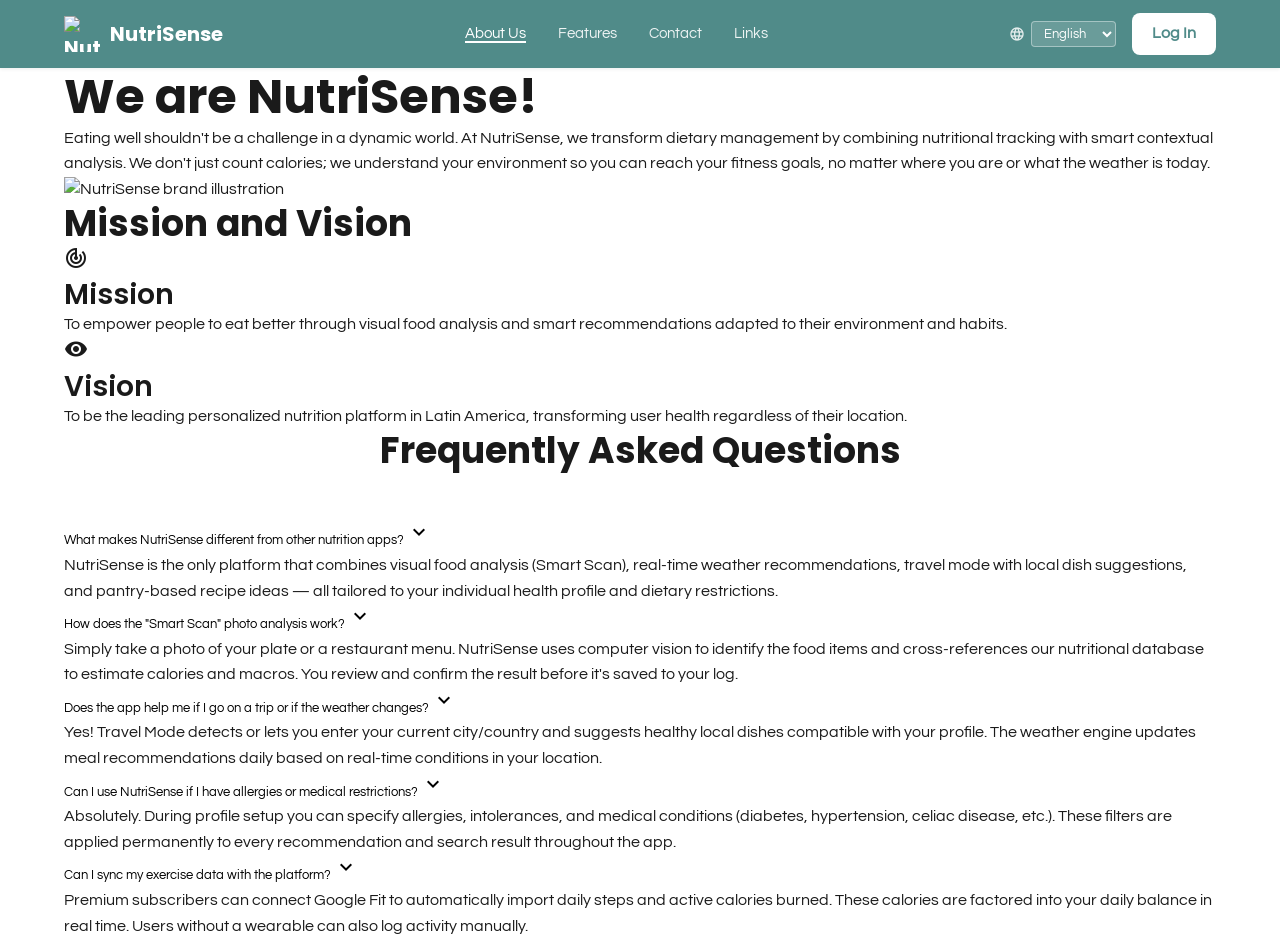
==== about-us.html @ 9e016612 "feat: add content in about us page" ====
<!DOCTYPE html>
<html lang="en-US" class="snap-page">
<head>
  <meta charset="UTF-8" />
  <meta name="viewport" content="width=device-width, initial-scale=1.0" />

  <!-- SEO Meta Tags -->
  <title>About Us: NutriSense</title>
  <meta name="description" content="Learn about the NutriSense startup, our mission to empower people through smart contextual nutrition, and the vision driving our team forward." />
  <meta name="keywords" content="NutriSense about us, nutrition startup, smart nutrition team, mission vision, healthy eating platform" />
  <meta name="author" content="NutriSense Team" />
  <meta name="robots" content="index, follow" />

  <link rel="canonical" href="https://upc-pre-202610-1asi0730-12053-nutrisens.github.io/nutrisense-website/about-us.html" />
  <link rel="stylesheet" href="css/styles.css" />
</head>
<body>
    <!-- ============================================================
       NAVIGATION
       ============================================================ -->
  <header role="banner">
    <nav class="navbar" role="navigation" aria-label="Main navigation">
      <div class="container">
        <a class="navbar__logo" href="index.html" aria-label="NutriSense Home">
          <img src="assets/images/logo.webp" alt="NutriSense logo" width="36" height="36" />
          <span>NutriSense</span>
        </a>

        <ul class="navbar__links" role="list">
          <li><a href="about-us.html" class="active" data-i18n="nav_about">About Us</a></li>
          <li><a href="features.html" data-i18n="nav_features">Features</a></li>
          <li><a href="contact.html" data-i18n="nav_contact">Contact</a></li>
          <li><a href="index.html#footer-social" data-i18n="nav_links">Links</a></li>
        </ul>

        <div class="navbar__controls">
          <div class="navbar__lang" aria-label="Language selector">
            <span class="material-icons" aria-hidden="true" style="font-size:16px">language</span>
            <select class="lang-select" aria-label="Select language" title="Select language">
              <option value="en">English</option>
              <option value="es">Español</option>
            </select>
          </div>
          <a href="#" class="navbar__login" data-i18n="nav_login">Log In</a>
        </div>

        <button class="navbar__hamburger" aria-label="Open navigation menu" aria-expanded="false" aria-controls="mobileMenu">
          <span></span><span></span><span></span>
        </button>
      </div>
    </nav>

    <div class="navbar__overlay" id="navOverlay" aria-hidden="true"></div>

    <div class="navbar__mobile" id="mobileMenu" role="dialog" aria-label="Mobile navigation menu">
      <div class="navbar__mobile-header">
        <span class="navbar__mobile-brand">
          <img src="assets/images/logo.webp" alt="NutriSense" width="28" height="28" />
          <span>NutriSense</span>
        </span>
        <button class="navbar__mobile-close" aria-label="Close navigation menu">
          <span class="material-icons">close</span>
        </button>
      </div>
      <a href="about-us.html" data-i18n="nav_about">About Us</a>
      <a href="features.html" data-i18n="nav_features">Features</a>
      <a href="contact.html" data-i18n="nav_contact">Contact</a>
      <a href="index.html#footer-social" data-i18n="nav_links">Links</a>
      <a href="#" class="navbar__login" data-i18n="nav_login">Log In</a>
      <div class="navbar__lang">
        <span class="material-icons" aria-hidden="true" style="font-size:16px">language</span>
        <select class="lang-select" aria-label="Select language" title="Select language">
          <option value="en">English</option>
          <option value="es">Español</option>
        </select>
      </div>
    </div>
  </header>

  <!-- ============================================================
       MAIN CONTENT
       ============================================================ -->
  <main id="main-content" class="page-content">

    <!-- Part 1: Hero — Full screen, image background, title only -->
    <section class="about-hero" aria-labelledby="about-heading">
      <div class="container">
        <h1 id="about-heading" data-i18n="about_hero_title">We are NutriSense!</h1>
      </div>
    </section>

    <!-- Part 2: Description — White background, text left, image right -->
    <section class="about-description" aria-label="About NutriSense">
      <div class="container">
        <div class="about-description__text">
          <p data-i18n="about_hero_desc">Eating well shouldn't be a challenge in a dynamic world. At NutriSense, we transform dietary management by combining nutritional tracking with smart contextual analysis. We don't just count calories; we understand your environment so you can reach your fitness goals, no matter where you are or what the weather is today.</p>
        </div>
        <img src="assets/images/about-illustration.webp"
             alt="NutriSense brand illustration"
             class="about-description__img"
             loading="lazy" />
      </div>
    </section>

    <!-- Part 3: Mission & Vision — White background -->
    <section class="about-mission" aria-labelledby="mission-heading">
      <div class="container">
        <h2 id="mission-heading" class="sr-only">Mission and Vision</h2>
        <div class="mission-grid" role="list">

          <article class="mission-card" role="listitem" aria-label="Mission">
            <div class="mission-card__icon" aria-hidden="true">
              <span class="material-icons">track_changes</span>
            </div>
            <h3 data-i18n="mission_title">Mission</h3>
            <p data-i18n="mission_desc">To empower people to eat better through visual food analysis and smart recommendations adapted to their environment and habits.</p>
          </article>

          <article class="mission-card" role="listitem" aria-label="Vision">
            <div class="mission-card__icon" aria-hidden="true">
              <span class="material-icons">visibility</span>
            </div>
            <h3 data-i18n="vision_title">Vision</h3>
            <p data-i18n="vision_desc">To be the leading personalized nutrition platform in Latin America, transforming user health regardless of their location.</p>
          </article>

        </div>
      </div>
    </section>

    <!-- FAQ -->
    <section class="faq" id="faq" aria-labelledby="faq-heading-about">
      <div class="container">
        <div class="faq__gradient-wrap">
          <h2 id="faq-heading-about" class="section-title faq__gradient-title" data-i18n="faq_title">Frequently Asked Questions</h2>
          <div class="faq__list" role="list">

          <div class="faq-item" role="listitem">
            <button class="faq-item__question" aria-expanded="false">
              <span data-i18n="faq1_q">What makes NutriSense different from other nutrition apps?</span>
              <span class="material-icons faq-item__chevron" aria-hidden="true">expand_more</span>
            </button>
            <div class="faq-item__answer" role="region">
              <p data-i18n="faq1_a">NutriSense is the only platform that combines visual food analysis (Smart Scan), real-time weather recommendations, travel mode with local dish suggestions, and pantry-based recipe ideas — all tailored to your individual health profile and dietary restrictions.</p>
            </div>
          </div>

          <div class="faq-item" role="listitem">
            <button class="faq-item__question" aria-expanded="false">
              <span data-i18n="faq2_q">How does the "Smart Scan" photo analysis work?</span>
              <span class="material-icons faq-item__chevron" aria-hidden="true">expand_more</span>
            </button>
            <div class="faq-item__answer" role="region">
              <p data-i18n="faq2_a">Simply take a photo of your plate or a restaurant menu. NutriSense uses computer vision to identify the food items and cross-references our nutritional database to estimate calories and macros. You review and confirm the result before it's saved to your log.</p>
            </div>
          </div>

          <div class="faq-item" role="listitem">
            <button class="faq-item__question" aria-expanded="false">
              <span data-i18n="faq3_q">Does the app help me if I go on a trip or if the weather changes?</span>
              <span class="material-icons faq-item__chevron" aria-hidden="true">expand_more</span>
            </button>
            <div class="faq-item__answer" role="region">
              <p data-i18n="faq3_a">Yes! Travel Mode detects or lets you enter your current city/country and suggests healthy local dishes compatible with your profile. The weather engine updates meal recommendations daily based on real-time conditions in your location.</p>
            </div>
          </div>

          <div class="faq-item" role="listitem">
            <button class="faq-item__question" aria-expanded="false">
              <span data-i18n="faq4_q">Can I use NutriSense if I have allergies or medical restrictions?</span>
              <span class="material-icons faq-item__chevron" aria-hidden="true">expand_more</span>
            </button>
            <div class="faq-item__answer" role="region">
              <p data-i18n="faq4_a">Absolutely. During profile setup you can specify allergies, intolerances, and medical conditions (diabetes, hypertension, celiac disease, etc.). These filters are applied permanently to every recommendation and search result throughout the app.</p>
            </div>
          </div>

          <div class="faq-item" role="listitem">
            <button class="faq-item__question" aria-expanded="false">
              <span data-i18n="faq5_q">Can I sync my exercise data with the platform?</span>
              <span class="material-icons faq-item__chevron" aria-hidden="true">expand_more</span>
            </button>
            <div class="faq-item__answer" role="region">
              <p data-i18n="faq5_a">Premium subscribers can connect Google Fit to automatically import daily steps and active calories burned. These calories are factored into your daily balance in real time. Users without a wearable can also log activity manually.</p>
            </div>
          </div>

        </div>
        </div>
      </div>
    </section>

  </main>
  
  <script src="js/main.js"></script>
</body>
</html>
---- css/styles.css ----
/* --- Google Fonts --- */
@import url('https://fonts.googleapis.com/css2?family=Poppins:wght@400;500;600;700;800&family=Questrial&display=swap');
@import url('https://fonts.googleapis.com/icon?family=Material+Icons');

/* --- CSS Variables --- */
:root {
  --color-primary:    #508B89;
  --color-primary-dk: #3a6a68;
  --color-bg-light:   #FFE9DE;
  --color-cta:        #F4C5AE;
  --color-cta-dk:     #e0a98e;
  --color-black:      #000000;
  --color-white:      #FFFFFF;
  --color-text:       #1a1a1a;
  --color-text-muted: #5c5c5c;
  --color-border:     #e0d6d0;

  --font-heading: 'Poppins', sans-serif;
  --font-body:    'Questrial', sans-serif;

  --h1: 48px;
  --h2: 36px;
  --h3: 28px;
  --h4: 24px;
  --body: 16px;
  --caption: 13px;

  --shadow-sm: 0 1px 4px rgba(0,0,0,.08);
  --shadow-md: 0 4px 16px rgba(0,0,0,.12);
  --shadow-lg: 0 8px 32px rgba(0,0,0,.18);
  --radius:    8px;
  --radius-lg: 16px;
  --radius-xl: 24px;
  --transition: .3s ease;
  --nav-height: 68px;
}

/* --- Reset & Base --- */
*, *::before, *::after { box-sizing: border-box; margin: 0; padding: 0; }

html {
  scroll-behavior: smooth;
  font-size: 16px;
}

html.snap-page {
  scroll-snap-type: y mandatory;
  scroll-padding-top: var(--nav-height);
}

body {
  font-family: var(--font-body);
  font-size: var(--body);
  color: var(--color-text);
  background: var(--color-white);
  line-height: 1.6;
  overflow-x: hidden;
}

img { max-width: 100%; height: auto; display: block; }

a { color: inherit; text-decoration: none; }

ul { list-style: none; }

button { cursor: pointer; border: none; background: none; font-family: inherit; }

/* --- Typography --- */
h1, h2, h3, h4, h5, h6 { font-family: var(--font-heading); line-height: 1.2; }

h1 { font-size: clamp(32px, 5vw, var(--h1)); font-weight: 700; }
h2 { font-size: clamp(26px, 4vw, var(--h2)); font-weight: 700; }
h3 { font-size: clamp(22px, 3vw, var(--h3)); font-weight: 600; }
h4 { font-size: clamp(18px, 2.5vw, var(--h4)); font-weight: 600; }

/* --- Utility classes --- */
.container {
  max-width: 1200px;
  margin: 0 auto;
  padding: 0 24px;
}

.section-title {
  text-align: center;
  margin-bottom: 48px;
  font-family: var(--font-heading);
  font-weight: 700;
}

.btn {
  display: inline-flex;
  align-items: center;
  justify-content: center;
  gap: 8px;
  padding: 14px 32px;
  border-radius: var(--radius);
  font-family: var(--font-heading);
  font-size: 15px;
  font-weight: 600;
  transition: background var(--transition), box-shadow var(--transition), transform var(--transition);
  white-space: nowrap;
}

.btn:hover { transform: translateY(-2px); }
.btn:active { transform: translateY(0); }

.btn-primary {
  background: var(--color-cta);
  color: var(--color-text);
  box-shadow: var(--shadow-sm);
}
.btn-primary:hover { background: var(--color-cta-dk); box-shadow: var(--shadow-md); }

.btn-primary-teal {
  background: var(--color-primary);
  color: var(--color-white);
  box-shadow: var(--shadow-sm);
}
.btn-primary-teal:hover { background: var(--color-primary-dk); box-shadow: var(--shadow-md); }

.btn-outline {
  background: transparent;
  color: var(--color-primary);
  border: 2px solid var(--color-primary);
}
.btn-outline:hover { background: var(--color-primary); color: var(--color-white); }

.btn-white {
  background: var(--color-white);
  color: var(--color-primary);
  box-shadow: var(--shadow-sm);
}
.btn-white:hover { box-shadow: var(--shadow-md); }


/* ============================================================
   NAVIGATION
   ============================================================ */
.navbar {
  position: fixed;
  top: 0;
  left: 0;
  right: 0;
  z-index: 1000;
  height: var(--nav-height);
  background: #508B89;
  box-shadow: var(--shadow-sm);
  display: flex;
  align-items: center;
}

.navbar .container {
  display: flex;
  align-items: center;
  justify-content: space-between;
  width: 100%;
}

.navbar__logo {
  display: flex;
  align-items: center;
  gap: 10px;
  font-family: var(--font-heading);
  font-size: 20px;
  font-weight: 700;
  color: var(--color-white);
}

.navbar__logo img {
  width: 36px;
  height: 36px;
  object-fit: contain;
}

.navbar__links {
  display: flex;
  align-items: center;
  gap: 32px;
}

.navbar__links a {
  font-family: var(--font-body);
  font-size: 15px;
  color: rgba(255,255,255,0.9);
  transition: color var(--transition);
  position: relative;
}

.navbar__links a::after {
  content: '';
  position: absolute;
  bottom: -2px;
  left: 0;
  width: 0;
  height: 2px;
  background: var(--color-white);
  transition: width var(--transition);
}

.navbar__links a:hover::after,
.navbar__links a.active::after { width: 100%; }
.navbar__links a:hover,
.navbar__links a.active { color: var(--color-white); }

.navbar__login {
  background: var(--color-white);
  color: var(--color-primary) !important;
  padding: 8px 20px;
  border-radius: var(--radius);
  font-weight: 600;
  transition: background var(--transition) !important;
}
.navbar__login:hover { background: rgba(255,255,255,0.88) !important; }
.navbar__login::after { display: none !important; }

.navbar__lang {
  display: flex;
  align-items: center;
  gap: 6px;
  font-size: var(--caption);
  font-family: var(--font-body);
  color: rgba(255,255,255,0.85);
}

.navbar__lang select {
  border: 1px solid rgba(255,255,255,0.4);
  border-radius: 4px;
  padding: 4px 8px;
  font-family: var(--font-body);
  font-size: var(--caption);
  background: rgba(255,255,255,0.15);
  color: var(--color-white);
  cursor: pointer;
}

.navbar__controls {
  display: flex;
  align-items: center;
  gap: 16px;
}

/* Hamburger */
.navbar__hamburger {
  display: none;
  flex-direction: column;
  gap: 5px;
  padding: 8px;
  border-radius: var(--radius);
  background: transparent;
}
.navbar__hamburger span {
  display: block;
  width: 24px;
  height: 2px;
  background: var(--color-white);
  transition: transform var(--transition), opacity var(--transition);
}
.navbar__hamburger[aria-expanded="true"] span:nth-child(1) { transform: translateY(7px) rotate(45deg); }
.navbar__hamburger[aria-expanded="true"] span:nth-child(2) { opacity: 0; }
.navbar__hamburger[aria-expanded="true"] span:nth-child(3) { transform: translateY(-7px) rotate(-45deg); }

/* Mobile nav drawer (right side) */
.navbar__mobile {
  display: flex;
  flex-direction: column;
  position: fixed;
  top: 0;
  right: 0;
  bottom: 0;
  width: 280px;
  background: var(--color-white);
  box-shadow: -4px 0 24px rgba(0,0,0,.18);
  z-index: 999;
  transform: translateX(100%);
  transition: transform .35s cubic-bezier(.4,0,.2,1);
  overflow-y: auto;
  visibility: hidden;
  pointer-events: none;
}
.navbar__mobile.is-open {
  transform: translateX(0);
  visibility: visible;
  pointer-events: auto;
}
.navbar__mobile-header {
  display: flex;
  align-items: center;
  justify-content: space-between;
  background: var(--color-primary);
  padding: 0 20px;
  min-height: var(--nav-height);
  flex-shrink: 0;
}
.navbar__mobile-brand {
  display: flex;
  align-items: center;
  gap: 8px;
  font-family: var(--font-heading);
  font-size: 16px;
  font-weight: 700;
  color: var(--color-white);
}
.navbar__mobile-brand img { width: 28px; height: 28px; object-fit: contain; }
.navbar__mobile-close {
  background: transparent;
  border: none;
  color: var(--color-white);
  cursor: pointer;
  display: flex;
  align-items: center;
  justify-content: center;
  padding: 8px;
  border-radius: 50%;
  transition: background var(--transition);
}
.navbar__mobile-close:hover { background: rgba(255,255,255,.15); }
.navbar__mobile-close .material-icons { font-size: 24px; }
.navbar__mobile a {
  font-family: var(--font-body);
  font-size: 16px;
  padding: 16px 24px;
  border-bottom: 1px solid var(--color-border);
  color: var(--color-text);
  transition: color var(--transition), background var(--transition);
  display: block;
}
.navbar__mobile a:hover { color: var(--color-primary); background: var(--color-bg-light); }
.navbar__mobile .navbar__lang {
  margin: 16px 24px;
  color: var(--color-text);
}
.navbar__mobile .navbar__lang select {
  background: transparent;
  border: 1px solid var(--color-border);
  color: var(--color-text);
}

/* Nav overlay backdrop */
.navbar__overlay {
  display: none;
  position: fixed;
  inset: 0;
  background: rgba(0,0,0,.45);
  z-index: 998;
}
.navbar__overlay.is-open { display: block; }

/* ============================================================
   PAGE OFFSET (sticky nav)
   ============================================================ */
.page-content { padding-top: var(--nav-height); }

/* Mobile — < 768px */
@media (max-width: 768px) {
  :root { --nav-height: 60px; }

  .about-hero { background-image: url('../assets/images/about-us-mobile.webp'); }

  .navbar__links,
  .navbar__controls > .navbar__lang,
  .navbar__controls > .navbar__login { display: none; }

  .navbar__hamburger { display: flex; }

  .hero__btn { width: 36px; height: 36px; font-size: 18px; }
  .hero__btn--prev { left: 10px; }
  .hero__btn--next { right: 10px; }

  .segments__cards { flex-direction: column; align-items: center; }

  .feat-section__content { grid-template-columns: 1fr; }
  .feat-section__img-wrap img { width: 400px; height: 400px; }

  .mission-grid { grid-template-columns: 1fr; }
  .mission-card h3 { margin-top: 0; }

  .contact-form-section .container { grid-template-columns: 1fr; }
  .contact-form-img { display: none; }

  .contact-hero__title-box { font-size: 18px; padding: 14px 20px; }
  .contact-hero__phone { font-size: 15px; }
  .contact-hero__phone .material-icons { font-size: 20px; }

  .footer__main { grid-template-columns: 1fr; gap: 32px; }
  .footer__bottom { flex-direction: column; text-align: center; }

  .terms-white-box { padding: 28px 20px; }

  .features-teal-grid { grid-template-columns: repeat(2, 1fr); }
  .features-grid__items { grid-template-columns: repeat(2, 1fr); }
  .page-features .features-grid__items { grid-template-columns: 1fr; }

  .features-teal-grid { grid-template-columns: repeat(2, 1fr); }
  .features-grid__items { grid-template-columns: repeat(2, 1fr); }
  .page-features .features-grid__items { grid-template-columns: 1fr; }
}


/* ============================================================
   HERO CAROUSEL
   ============================================================ */
.hero {
  position: relative;
  width: 100%;
  overflow: hidden;
  background: var(--color-bg-light);
}

.hero__track {
  display: flex;
  transition: transform .5s cubic-bezier(.4,0,.2,1);
  will-change: transform;
}

.hero__slide {
  min-width: 100%;
  position: relative;
  overflow: hidden;
  display: flex;
  align-items: center;
  justify-content: center;
}

/* CTA Slides */
.hero__slide--cta {
  min-height: calc(100vh - var(--nav-height));
  background: var(--color-bg-light);
}

.hero__slide-bg {
  position: absolute;
  inset: 0;
  background-size: cover;
  background-position: center;
  z-index: 0;
}

.hero__slide-bg::after {
  content: '';
  position: absolute;
  inset: 0;
  background: linear-gradient(135deg, rgba(80,139,137,.80) 0%, rgba(0,0,0,.30) 100%);
}

.hero__slide-content {
  position: relative;
  z-index: 1;
  max-width: 680px;
  text-align: center;
  padding: 60px 24px;
  color: var(--color-white);
}

.hero__slide-content .hero__tag {
  display: inline-block;
  background: rgba(244,197,174,.9);
  color: var(--color-text);
  font-size: var(--caption);
  font-family: var(--font-heading);
  font-weight: 600;
  padding: 6px 16px;
  border-radius: 999px;
  margin-bottom: 20px;
  letter-spacing: .5px;
  text-transform: uppercase;
}

.hero__slide-content h1 { color: var(--color-white); margin-bottom: 16px; }

.hero__slide-content p {
  font-size: 18px;
  margin-bottom: 36px;
  opacity: .92;
  line-height: 1.7;
}


/* Carousel Controls */
.hero__btn {
  position: absolute;
  top: 50%;
  transform: translateY(-50%);
  z-index: 10;
  background: rgba(80,139,137,.85);
  backdrop-filter: blur(4px);
  border: 2px solid rgba(255,255,255,.6);
  color: var(--color-white);
  width: 48px;
  height: 48px;
  border-radius: 50%;
  display: flex;
  align-items: center;
  justify-content: center;
  transition: background var(--transition);
  font-size: 24px;
}
.hero__btn:hover { background: #508B89; }
.hero__btn--prev { left: 20px; }
.hero__btn--next { right: 20px; }

.hero__dots {
  position: absolute;
  bottom: 24px;
  left: 50%;
  transform: translateX(-50%);
  display: flex;
  gap: 10px;
  z-index: 10;
}

.hero__dot {
  width: 10px;
  height: 10px;
  border-radius: 50%;
  background: rgba(255,255,255,.5);
  border: none;
  transition: background var(--transition), transform var(--transition);
}
.hero__dot.is-active {
  background: var(--color-white);
  transform: scale(1.3);
}

/* Video slides */
.hero__slide--video {
  min-height: calc(100vh - var(--nav-height));
  background: var(--color-white);
  flex-direction: column;
  gap: 24px;
  padding: 48px 24px;
}

.hero__slide--video h2 {
  color: var(--color-text);
  text-align: center;
}

.hero__slide--video p {
  color: var(--color-text-muted);
  text-align: center;
  margin-top: -16px;
  margin-bottom: 8px;
  font-size: var(--body);
}

.hero__video-wrapper {
  width: 100%;
  max-width: 860px;
  aspect-ratio: 16/9;
  border-radius: var(--radius-lg);
  overflow: hidden;
  box-shadow: var(--shadow-lg);
}

.hero__video-wrapper iframe {
  width: 100%;
  height: 100%;
  border: none;
}


/* Video slides */
.hero__slide--video {
  min-height: calc(100vh - var(--nav-height));
  background: var(--color-white);
  flex-direction: column;
  gap: 24px;
  padding: 48px 24px;
}

.hero__slide--video h2 {
  color: var(--color-text);
  text-align: center;
}

.hero__slide--video p {
  color: var(--color-text-muted);
  text-align: center;
  margin-top: -16px;
  margin-bottom: 8px;
  font-size: var(--body);
}

.hero__video-wrapper {
  width: 100%;
  max-width: 860px;
  aspect-ratio: 16/9;
  border-radius: var(--radius-lg);
  overflow: hidden;
  box-shadow: var(--shadow-lg);
}

.hero__video-wrapper iframe {
  width: 100%;
  height: 100%;
  border: none;
}


/* ============================================================
   FULL-SCREEN FEATURE SECTIONS (index.html — Smart Scan, Global Nutrition, Weather)
   ============================================================ */
.feat-section {
  min-height: 100vh;
  background: var(--color-white);
  display: flex;
  align-items: center;
}

.feat-section__content {
  max-width: 1800px;
  margin: 0 auto;
  padding: 80px 24px;
  display: grid;
  grid-template-columns: 1fr 800px;
  gap: 60px;
  align-items: center;
  width: 100%;
}

.feat-section--img-left.feat-section__content {
  grid-template-columns: 800px 1fr;
}

.feat-section--img-left .feat-section__img-wrap { order: -1; }

.feat-section__text h2 {
  color: var(--color-black);
  margin-bottom: 20px;
  font-size: clamp(28px, 4vw, 44px);
}

.feat-section__text p {
  color: var(--color-text);
  font-size: 17px;
  line-height: 1.8;
}

.feat-section__img-wrap img {
  width: 800px;
  height: 800px;
  max-width: 100%;
  object-fit: cover;
  display: block;
  border: none;
  border-radius: 0;
}


/* ============================================================
   SEGMENTS SECTION
   ============================================================ */
.segments {
  min-height: 100vh;
  padding: 100px 0;
  background: var(--color-bg-light);
  text-align: center;
  display: flex;
  align-items: center;
}

.segments .container { width: 100%; }

.segments h2 {
  color: var(--color-text);
  margin-bottom: 12px;
}

.segments__subtitle {
  color: var(--color-text-muted);
  margin-bottom: 56px;
  font-size: 17px;
}

.segments__cards {
  display: flex;
  gap: 32px;
  justify-content: center;
  flex-wrap: wrap;
  align-items: stretch;
}

.segment-card {
  background: linear-gradient(to bottom, #FFC0CB, #F4C5AE);
  border: none;
  border-radius: var(--radius-xl);
  padding: 56px 48px;
  max-width: 380px;
  width: 100%;
  text-align: center;
  transition: box-shadow var(--transition), transform var(--transition);
  display: flex;
  flex-direction: column;
  align-items: center;
  gap: 20px;
}
.segment-card:hover {
  box-shadow: var(--shadow-md);
  transform: translateY(-4px);
}

.segment-card__icon {
  width: 110px;
  height: 110px;
  background: #FFE9DE;
  border-radius: 50%;
  display: flex;
  align-items: center;
  justify-content: center;
  overflow: hidden;
  flex-shrink: 0;
}
.segment-card__icon img {
  width: 100%;
  height: 100%;
  object-fit: cover;
}

.segment-card h3 { color: var(--color-text); font-size: var(--h4); }
.segment-card p { color: var(--color-text-muted); font-size: 14px; line-height: 1.6; }
.segment-card .btn {
  background: #FFE9DE;
  color: var(--color-text);
  box-shadow: var(--shadow-sm);
}
.segment-card .btn:hover { background: #f0c8b5; box-shadow: var(--shadow-md); }


/* ============================================================
   FEATURES GRID (index.html — 3x3 teal container)
   ============================================================ */
.features-grid {
  padding: 100px 0;
  background: var(--color-white);
}

.features-grid h2 { margin-bottom: 40px; }

.features-teal-wrap {
  background: var(--color-primary);
  border-radius: var(--radius-xl);
  padding: 36px;
}

.features-teal-grid {
  display: grid;
  grid-template-columns: repeat(3, 1fr);
  gap: 20px;
}

.feat-card {
  background: var(--color-white);
  border-radius: var(--radius-lg);
  padding: 32px 16px;
  text-align: center;
  display: flex;
  flex-direction: column;
  align-items: center;
  gap: 14px;
  transition: transform var(--transition), box-shadow var(--transition);
}
.feat-card:hover { transform: translateY(-3px); box-shadow: var(--shadow-md); }

.feat-card .material-icons {
  font-size: 52px;
  color: var(--color-black);
}

.feat-card h3 {
  font-size: 15px;
  font-weight: 600;
  color: var(--color-black);
  font-family: var(--font-heading);
  line-height: 1.3;
}


/* ============================================================
   PLANS / PRICING
   ============================================================ */
.plans {
  padding: 100px 0;
  background: var(--color-bg-light);
}

.plans h2 { margin-bottom: 12px; }

.plans__subtitle {
  text-align: center;
  color: var(--color-text-muted);
  margin-bottom: 56px;
  font-size: 17px;
}

.plans__grid {
  display: grid;
  grid-template-columns: repeat(3, 1fr);
  gap: 28px;
  align-items: start;
}

.plan-card {
  background: var(--color-white);
  border-radius: var(--radius-xl);
  padding: 40px 32px;
  box-shadow: var(--shadow-md);
  transition: transform var(--transition), box-shadow var(--transition);
  position: relative;
  display: flex;
  flex-direction: column;
  gap: 0;
}
.plan-card:hover { transform: translateY(-4px); box-shadow: var(--shadow-lg); }

.plan-card--featured {
  border: 2px solid var(--color-primary);
}

.plan-card__badge {
  position: absolute;
  top: -14px;
  left: 50%;
  transform: translateX(-50%);
  background: var(--color-primary);
  color: var(--color-white);
  font-family: var(--font-heading);
  font-size: var(--caption);
  font-weight: 600;
  padding: 4px 16px;
  border-radius: 999px;
  text-transform: uppercase;
  letter-spacing: .5px;
  white-space: nowrap;
}

.plan-card__name {
  font-family: var(--font-heading);
  font-size: var(--h4);
  font-weight: 700;
  margin-bottom: 8px;
  color: var(--color-primary);
}

.plan-card__price {
  font-family: var(--font-heading);
  font-size: 40px;
  font-weight: 800;
  color: var(--color-text);
  margin-bottom: 4px;
  line-height: 1;
}
.plan-card__price span {
  font-size: 16px;
  font-weight: 400;
  color: var(--color-text-muted);
}

.plan-card__desc {
  font-size: 14px;
  color: var(--color-text-muted);
  margin-bottom: 28px;
  margin-top: 8px;
}

.plan-card__features {
  display: flex;
  flex-direction: column;
  gap: 12px;
  margin-bottom: 36px;
  flex: 1;
}

.plan-feature {
  display: flex;
  align-items: flex-start;
  gap: 10px;
  font-size: 14px;
  color: var(--color-text);
}

.plan-feature__icon {
  width: 20px;
  height: 20px;
  border-radius: 50%;
  display: flex;
  align-items: center;
  justify-content: center;
  font-size: 14px;
  flex-shrink: 0;
  margin-top: 1px;
}
.plan-feature__icon--yes {
  background: var(--color-primary);
  color: var(--color-white);
}
.plan-feature__icon--no {
  background: var(--color-border);
  color: var(--color-text-muted);
}

.plan-card .btn { width: 100%; }

.plan-card--recommended {
  background: #508B89;
  border-color: #508B89;
}
.plan-card--recommended .plan-card__name,
.plan-card--recommended .plan-card__price,
.plan-card--recommended .plan-card__desc,
.plan-card--recommended .plan-feature {
  color: var(--color-white);
}
.plan-card--recommended .plan-card__price span {
  color: rgba(255,255,255,0.75);
}
.plan-card--recommended .plan-card__badge {
  background: #F4C5AE;
  color: var(--color-text);
}
.plan-card--recommended .plan-feature__icon--yes {
  background: rgba(255,255,255,0.25);
  color: var(--color-white);
}

/* Features page — full grid (features.html) */
.features-grid__items {
  display: grid;
  grid-template-columns: repeat(auto-fill, minmax(200px, 1fr));
  gap: 24px;
}

.feature-item {
  background: var(--color-white);
  border: 1px solid var(--color-border);
  border-radius: var(--radius-lg);
  padding: 32px 24px;
  text-align: center;
  transition: border-color var(--transition), box-shadow var(--transition), transform var(--transition);
}
.feature-item:hover {
  border-color: var(--color-primary);
  box-shadow: var(--shadow-md);
  transform: translateY(-3px);
}

.feature-item__icon {
  background: transparent;
  display: flex;
  align-items: center;
  justify-content: center;
  margin: 0 auto 20px;
  color: var(--color-primary);
}
.feature-item__icon .material-icons { font-size: 52px; }

.feature-item h3 {
  font-size: var(--h4);
  margin-bottom: 10px;
  color: var(--color-text);
}

.feature-item p {
  font-size: 14px;
  color: var(--color-text-muted);
  line-height: 1.6;
}

.features-grid__cta {
  text-align: center;
  margin-top: 48px;
}


/* ============================================================
   PAGE HERO (shared for inner pages)
   ============================================================ */
.page-hero {
  background: var(--color-primary);
  padding: 60px 0;
  text-align: center;
  color: var(--color-white);
}
.page-hero h1 { color: var(--color-white); margin-bottom: 12px; }
.page-hero p { opacity: .85; font-size: 18px; max-width: 560px; margin: 0 auto; }


/* ============================================================
   FEATURES PAGE (features.html) overrides
   ============================================================ */
.page-features {
  background: var(--color-bg-light);
}
.page-features .page-hero {
  background: var(--color-bg-light);
  color: var(--color-text);
  padding: 32px 0 24px;
}
.page-features .page-hero h1,
.page-features .page-hero p { color: var(--color-text); }
.page-features .features-grid {
  background: var(--color-bg-light);
  padding-top: 40px;
}
.page-features .features-grid__items {
  grid-template-columns: repeat(3, 1fr);
}
.page-features .faq {
  background: #FFE9DE;
}

/* ============================================================
   TERMS PAGE
   ============================================================ */
.terms-page-outer {
  background: var(--color-bg-light);
  padding: 60px 0 80px;
  min-height: calc(100vh - var(--nav-height));
}

.terms-page-title {
  text-align: center;
  color: var(--color-text);
  margin-bottom: 12px;
  font-family: var(--font-heading);
  font-weight: 700;
}

.terms-page-date {
  text-align: center;
  color: var(--color-text-muted);
  font-size: 14px;
  margin-bottom: 40px;
}

.terms-white-box {
  background: var(--color-white);
  border-radius: var(--radius-xl);
  padding: 48px;
  max-width: 860px;
  margin: 0 auto;
  box-shadow: var(--shadow-md);
}

.terms-section {
  padding: 24px 0;
  margin-bottom: 0;
  border-bottom: 1px solid var(--color-border);
}

.terms-section:last-child {
  border-bottom: none;
  padding-bottom: 0;
}

.terms-section h2 {
  font-size: var(--h4);
  color: var(--color-primary);
  margin-bottom: 16px;
}

.terms-section p { margin-bottom: 14px; font-size: 15px; line-height: 1.8; color: var(--color-text-muted); }
.terms-section p:last-child { margin-bottom: 0; }

.terms-section ul {
  list-style: disc;
  padding-left: 24px;
  margin: 12px 0;
  display: flex;
  flex-direction: column;
  gap: 8px;
}

.terms-section ul li {
  font-size: 15px;
  color: var(--color-text-muted);
  line-height: 1.6;
}

.terms-section strong { color: var(--color-text); font-weight: 600; }

/* Terms language switcher */
.terms-lang-bar {
  background: var(--color-white);
  border-bottom: 1px solid var(--color-border);
  padding: 10px 0;
}
.terms-lang-bar .container {
  display: flex;
  align-items: center;
  justify-content: flex-end;
  gap: 10px;
}
.terms-lang-bar label {
  font-size: var(--caption);
  color: var(--color-text-muted);
  font-family: var(--font-heading);
  font-weight: 500;
}
.terms-lang-bar select {
  border: 1px solid var(--color-border);
  border-radius: 4px;
  padding: 4px 10px;
  font-family: var(--font-body);
  font-size: var(--caption);
  background: var(--color-white);
  color: var(--color-text);
  cursor: pointer;
}

.terms-en,
.terms-es { display: none; }
.lang-en .terms-en { display: block; }
.lang-es .terms-es  { display: block; }

.terms-section a { color: var(--color-primary); text-decoration: underline; }

/* Tablet — 1024px */
@media (max-width: 1024px) {
  .plans__grid { grid-template-columns: 1fr; max-width: 440px; margin: 0 auto; }
  .page-features .features-grid__items { grid-template-columns: repeat(2, 1fr); }
}
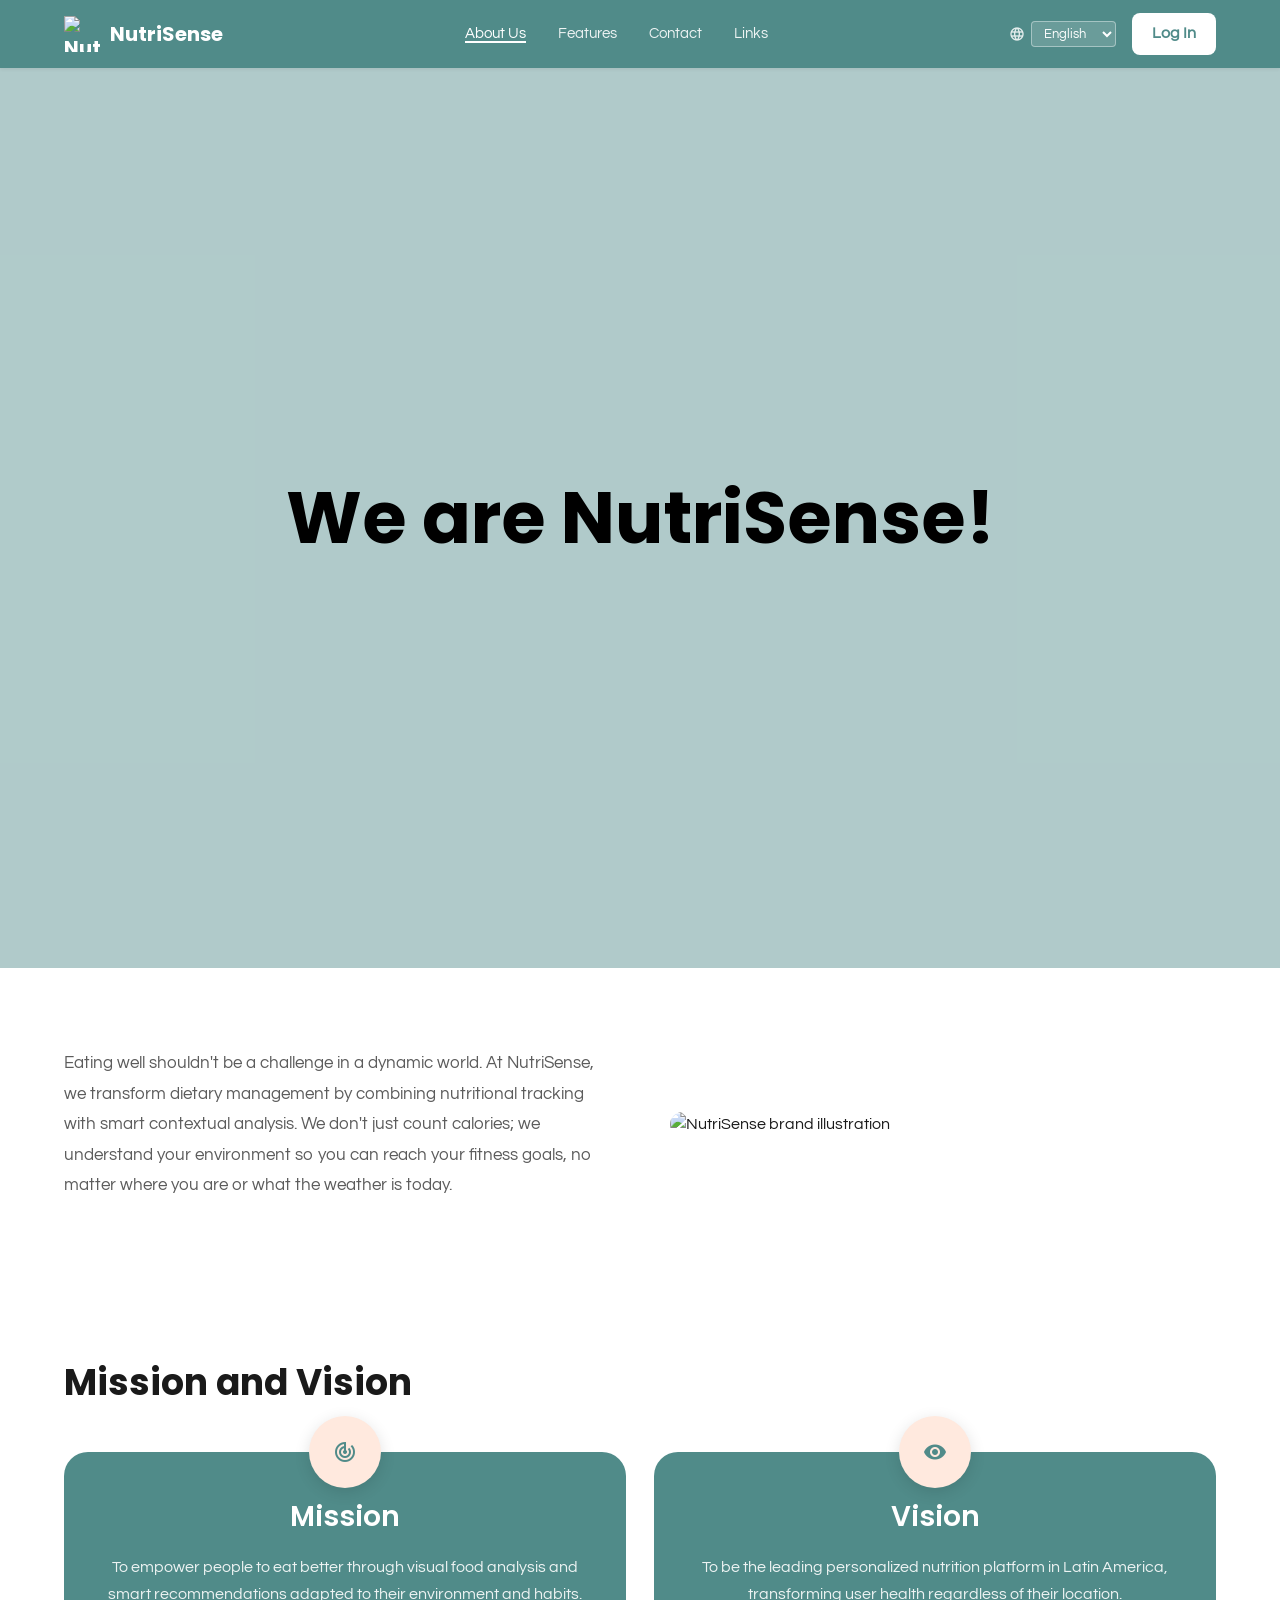
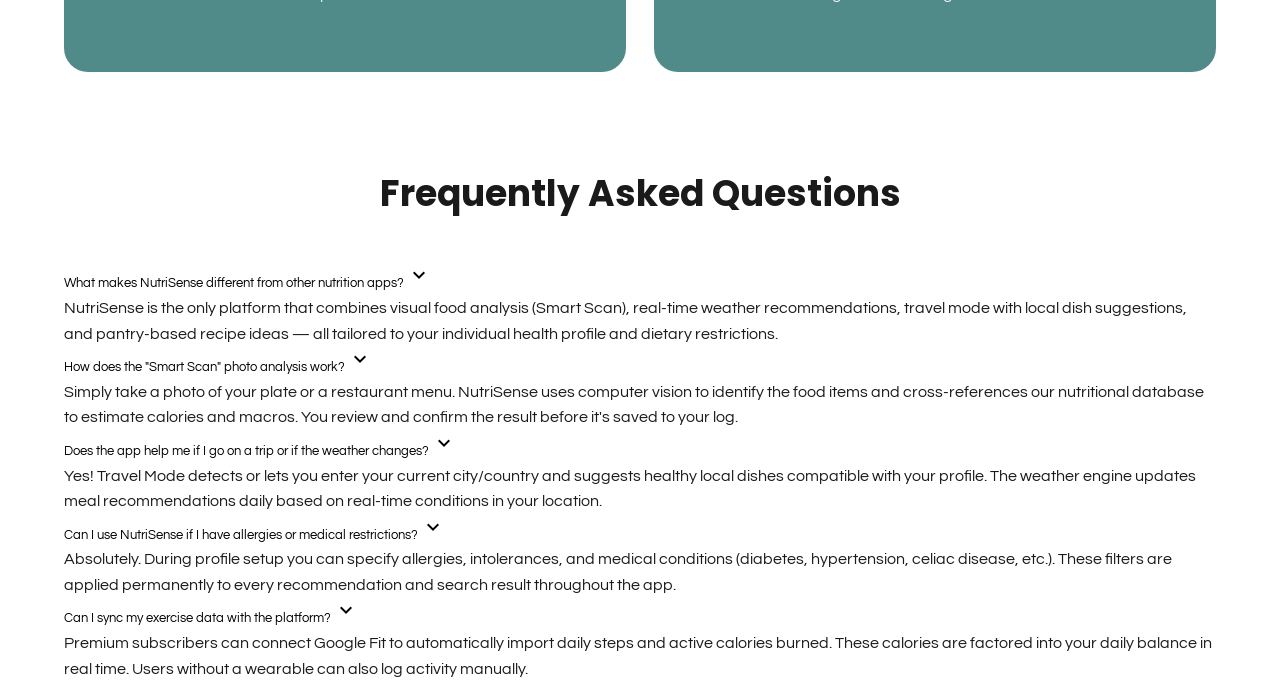
==== commit 59b46f60: "feat: add content in about us page" ====
--- a/about-us.html
+++ b/about-us.html
@@ -76,7 +76,6 @@
       </div>
     </div>
   </header>
-
   <!-- ============================================================
        MAIN CONTENT
        ============================================================ -->
@@ -191,7 +190,6 @@
     </section>
 
   </main>
-  
   <script src="js/main.js"></script>
 </body>
 </html>
--- a/css/styles.css
+++ b/css/styles.css
@@ -1009,114 +1009,132 @@
 }
 
 /* ============================================================
-   TERMS PAGE
+   ABOUT US PAGE
    ============================================================ */
-.terms-page-outer {
-  background: var(--color-bg-light);
-  padding: 60px 0 80px;
-  min-height: calc(100vh - var(--nav-height));
-}
-
-.terms-page-title {
-  text-align: center;
-  color: var(--color-text);
-  margin-bottom: 12px;
-  font-family: var(--font-heading);
-  font-weight: 700;
-}
-
-.terms-page-date {
-  text-align: center;
+.about-hero {
+  min-height: 100vh;
+  background-image: url('../assets/images/about-hero.webp');
+  background-size: cover;
+  background-position: center;
+  background-color: var(--color-primary);
+  position: relative;
+  display: flex;
+  align-items: center;
+  justify-content: center;
+}
+
+.about-hero::before {
+  content: '';
+  position: absolute;
+  inset: 0;
+  background: rgba(255,255,255,0.55);
+}
+
+.about-hero .container {
+  position: relative;
+  z-index: 1;
+  text-align: center;
+}
+
+.about-hero h1 {
+  color: var(--color-black);
+  font-size: clamp(40px, 6vw, 72px);
+}
+
+/* About description (Part 2 — white bg, text left, image right) */
+.about-description {
+  background: var(--color-white);
+  padding: 80px 0;
+}
+
+.about-description .container {
+  display: grid;
+  grid-template-columns: 1fr 1fr;
+  gap: 60px;
+  align-items: center;
+}
+
+.about-description__text h2 {
+  color: var(--color-text);
+  margin-bottom: 20px;
+}
+
+.about-description__text p {
+  font-size: 17px;
+  line-height: 1.8;
   color: var(--color-text-muted);
-  font-size: 14px;
-  margin-bottom: 40px;
-}
-
-.terms-white-box {
-  background: var(--color-white);
+}
+
+.about-description__img {
+  width: 100%;
+  max-height: 480px;
+  object-fit: cover;
   border-radius: var(--radius-xl);
-  padding: 48px;
-  max-width: 860px;
-  margin: 0 auto;
+  display: block;
+}
+
+/* Mission & Vision (Part 3 — white bg) */
+.about-mission {
+  padding: 80px 0 100px;
+  background: var(--color-white);
+  overflow: visible;
+}
+
+.mission-grid {
+  display: grid;
+  grid-template-columns: 1fr 1fr;
+  gap: 28px;
+  margin-top: 48px;
+}
+
+.mission-card {
+  position: relative;
+  background: var(--color-primary);
+  color: var(--color-white);
+  border-radius: var(--radius-xl);
+  padding: 48px 32px 32px;
+  display: flex;
+  flex-direction: column;
+  align-items: center;
+  text-align: center;
+  min-height: 220px;
+}
+
+.mission-card__icon {
+  position: absolute;
+  top: -36px;
+  left: 50%;
+  transform: translateX(-50%);
+  width: 72px;
+  height: 72px;
+  background: #FFE9DE;
+  border-radius: 50%;
+  display: flex;
+  align-items: center;
+  justify-content: center;
+  font-size: 32px;
+  color: var(--color-primary);
   box-shadow: var(--shadow-md);
-}
-
-.terms-section {
-  padding: 24px 0;
-  margin-bottom: 0;
-  border-bottom: 1px solid var(--color-border);
-}
-
-.terms-section:last-child {
-  border-bottom: none;
-  padding-bottom: 0;
-}
-
-.terms-section h2 {
-  font-size: var(--h4);
-  color: var(--color-primary);
-  margin-bottom: 16px;
-}
-
-.terms-section p { margin-bottom: 14px; font-size: 15px; line-height: 1.8; color: var(--color-text-muted); }
-.terms-section p:last-child { margin-bottom: 0; }
-
-.terms-section ul {
-  list-style: disc;
-  padding-left: 24px;
-  margin: 12px 0;
-  display: flex;
-  flex-direction: column;
-  gap: 8px;
-}
-
-.terms-section ul li {
-  font-size: 15px;
-  color: var(--color-text-muted);
-  line-height: 1.6;
-}
-
-.terms-section strong { color: var(--color-text); font-weight: 600; }
-
-/* Terms language switcher */
-.terms-lang-bar {
-  background: var(--color-white);
-  border-bottom: 1px solid var(--color-border);
-  padding: 10px 0;
-}
-.terms-lang-bar .container {
-  display: flex;
-  align-items: center;
-  justify-content: flex-end;
-  gap: 10px;
-}
-.terms-lang-bar label {
-  font-size: var(--caption);
-  color: var(--color-text-muted);
-  font-family: var(--font-heading);
-  font-weight: 500;
-}
-.terms-lang-bar select {
-  border: 1px solid var(--color-border);
-  border-radius: 4px;
-  padding: 4px 10px;
-  font-family: var(--font-body);
-  font-size: var(--caption);
-  background: var(--color-white);
-  color: var(--color-text);
-  cursor: pointer;
-}
-
-.terms-en,
-.terms-es { display: none; }
-.lang-en .terms-en { display: block; }
-.lang-es .terms-es  { display: block; }
-
-.terms-section a { color: var(--color-primary); text-decoration: underline; }
+  flex-shrink: 0;
+}
+
+.mission-card h3 {
+  color: var(--color-white);
+  font-size: var(--h3);
+  margin-bottom: 20px;
+  margin-top: 0;
+}
+
+.mission-card p {
+  opacity: .9;
+  line-height: 1.7;
+  margin-top: 0;
+}
 
 /* Tablet — 1024px */
 @media (max-width: 1024px) {
   .plans__grid { grid-template-columns: 1fr; max-width: 440px; margin: 0 auto; }
   .page-features .features-grid__items { grid-template-columns: repeat(2, 1fr); }
-}
-
+  .about-description .container { grid-template-columns: 1fr; }
+}
+
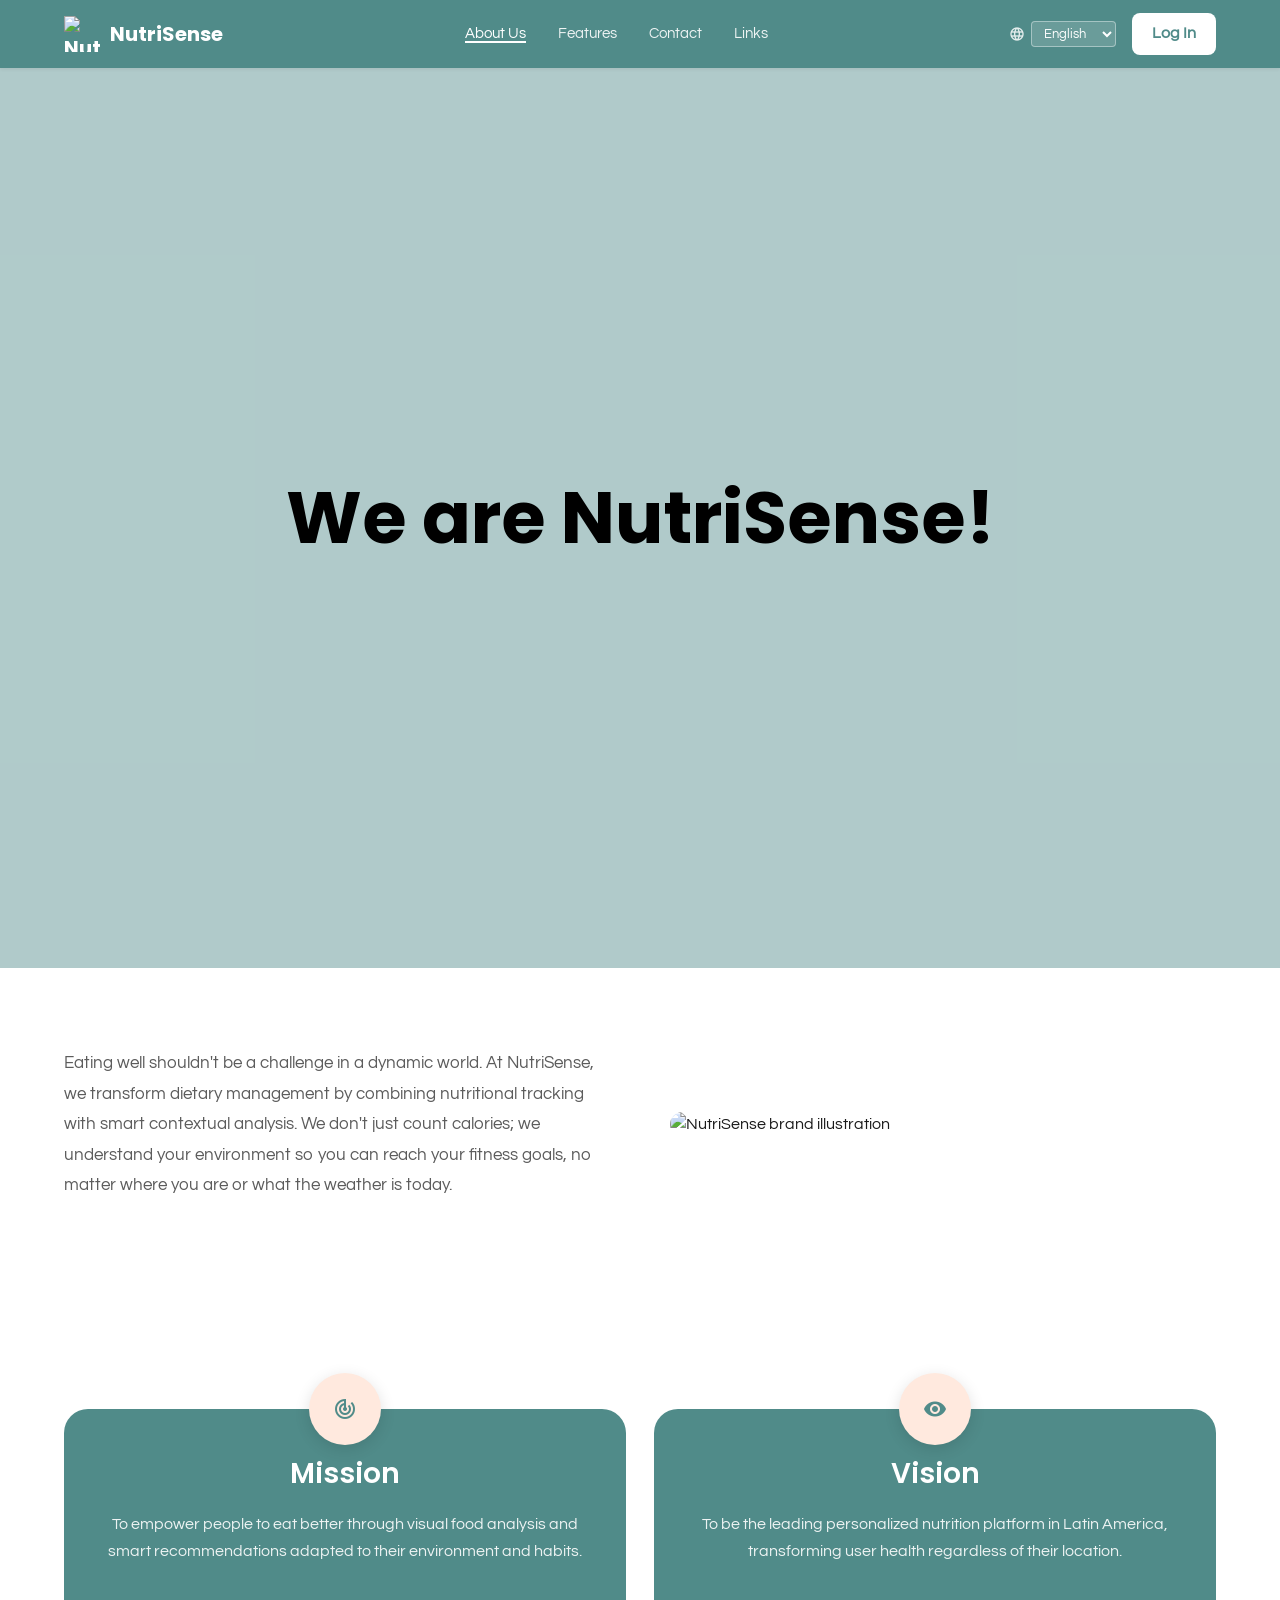
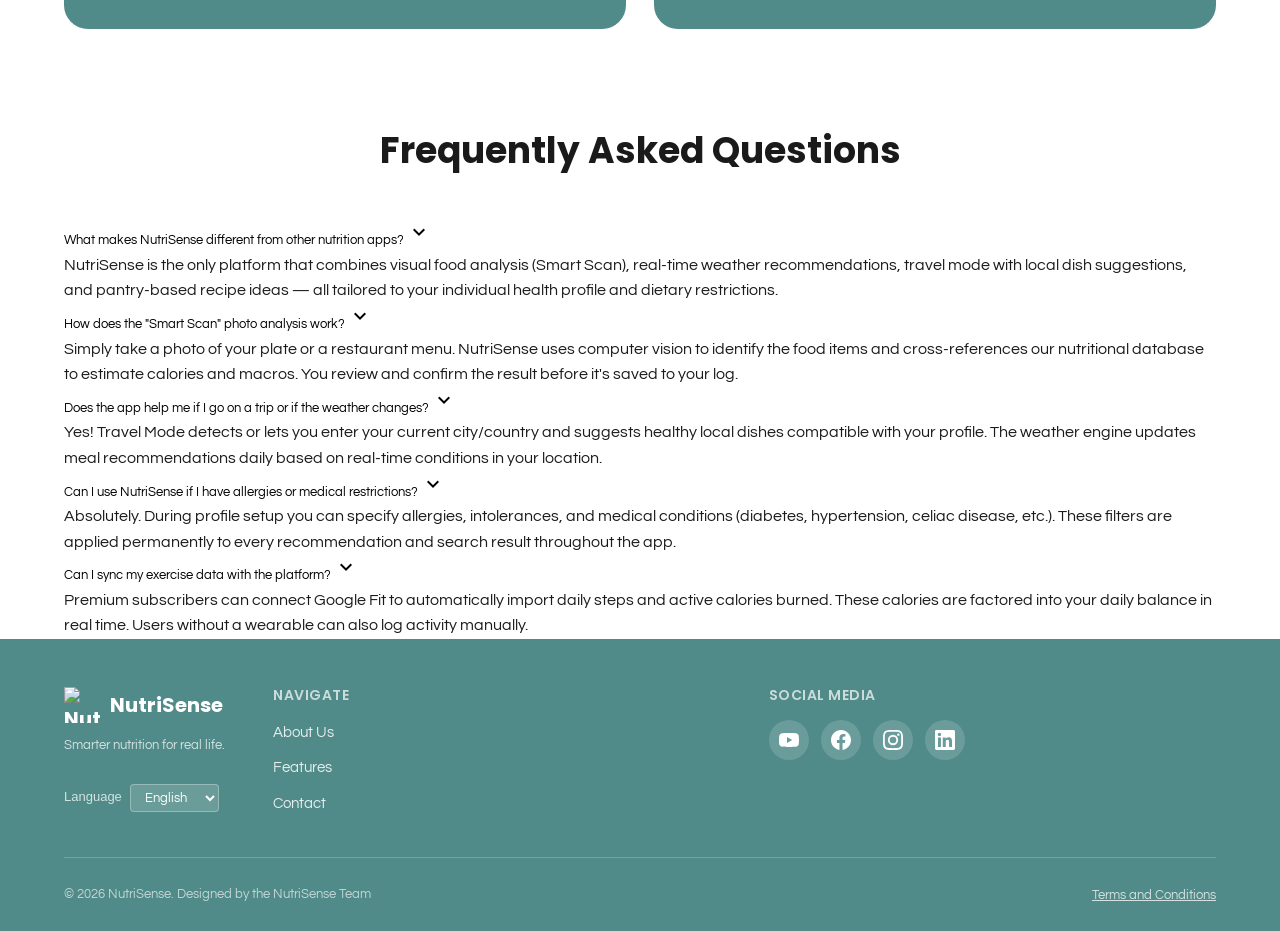
==== commit 17634d8a: "feat: add footer and i18n.js script to about-us, contact and terms pages - Add full footer with bran" ====
--- a/about-us.html
+++ b/about-us.html
@@ -190,6 +190,64 @@
     </section>
 
   </main>
+
+  <!-- FOOTER -->
+  <footer class="footer" role="contentinfo">
+    <div class="container">
+      <div class="footer__main">
+        <div class="footer__brand">
+          <a class="footer__logo" href="index.html" aria-label="NutriSense Home">
+            <img src="assets/images/logo.webp" alt="NutriSense logo" width="36" height="36" />
+            <span>NutriSense</span>
+          </a>
+          <p class="footer__tagline" data-i18n="footer_tagline">Smarter nutrition for real life.</p>
+          <div class="footer__lang">
+            <label for="footer-lang-about" data-i18n="footer_lang">Language</label>
+            <select id="footer-lang-about" class="lang-select" aria-label="Select language">
+              <option value="en">English</option>
+              <option value="es">Español</option>
+            </select>
+          </div>
+        </div>
+
+        <nav class="footer__nav" aria-label="Footer navigation">
+          <h4 data-i18n="footer_nav_head">Navigate</h4>
+          <ul role="list">
+            <li><a href="about-us.html" data-i18n="nav_about">About Us</a></li>
+            <li><a href="features.html" data-i18n="nav_features">Features</a></li>
+            <li><a href="contact.html" data-i18n="nav_contact">Contact</a></li>
+          </ul>
+        </nav>
+
+        <div class="footer__nav">
+          <h4 data-i18n="footer_social" id="footer-social">Social Media</h4>
+          <div class="footer__social" role="list" aria-label="Social media links">
+            <a href="https://www.youtube.com/@nutrisense" class="social-link" role="listitem" aria-label="NutriSense on YouTube" target="_blank" rel="noopener noreferrer">
+              <svg viewBox="0 0 24 24" aria-hidden="true" focusable="false"><path d="M23.5 6.2a3 3 0 0 0-2.1-2.1C19.5 3.6 12 3.6 12 3.6s-7.5 0-9.4.5A3 3 0 0 0 .5 6.2C0 8.1 0 12 0 12s0 3.9.5 5.8a3 3 0 0 0 2.1 2.1c1.9.5 9.4.5 9.4.5s7.5 0 9.4-.5a3 3 0 0 0 2.1-2.1c.5-1.9.5-5.8.5-5.8s0-3.9-.5-5.8zm-13.9 9.4V8.4l6.3 3.6-6.3 3.6z"/></svg>
+            </a>
+            <a href="https://www.facebook.com/nutrisense" class="social-link" role="listitem" aria-label="NutriSense on Facebook" target="_blank" rel="noopener noreferrer">
+              <svg viewBox="0 0 24 24" aria-hidden="true" focusable="false"><path d="M24 12.07C24 5.41 18.63 0 12 0S0 5.4 0 12.07C0 18.1 4.39 23.1 10.13 24v-8.44H7.08v-3.49h3.04V9.41c0-3.02 1.8-4.7 4.54-4.7 1.31 0 2.68.24 2.68.24v2.97h-1.5c-1.5 0-1.96.93-1.96 1.89v2.26h3.32l-.53 3.49h-2.8V24C19.62 23.1 24 18.1 24 12.07z"/></svg>
+            </a>
+            <a href="https://www.instagram.com/nutrisense" class="social-link" role="listitem" aria-label="NutriSense on Instagram" target="_blank" rel="noopener noreferrer">
+              <svg viewBox="0 0 24 24" aria-hidden="true" focusable="false"><path d="M12 2.16c3.2 0 3.58.01 4.84.07 3.25.15 4.77 1.69 4.92 4.92.06 1.27.07 1.64.07 4.83s-.01 3.58-.07 4.84c-.15 3.23-1.66 4.78-4.92 4.92-1.26.06-1.63.07-4.84.07-3.2 0-3.58-.01-4.84-.07-3.26-.14-4.78-1.7-4.92-4.92C2.17 15.58 2.16 15.2 2.16 12c0-3.2.01-3.58.07-4.84C2.38 3.86 3.9 2.3 7.16 2.23 8.42 2.17 8.8 2.16 12 2.16zM12 0C8.74 0 8.33.01 7.05.07 2.7.27.27 2.7.07 7.05.01 8.33 0 8.74 0 12c0 3.26.01 3.67.07 4.95.2 4.36 2.62 6.78 6.98 6.98C8.33 23.99 8.74 24 12 24c3.26 0 3.67-.01 4.95-.07 4.35-.2 6.78-2.62 6.98-6.98.06-1.28.07-1.69.07-4.95 0-3.26-.01-3.67-.07-4.95C23.73 2.71 21.31.27 16.95.07 15.67.01 15.26 0 12 0zm0 5.84a6.16 6.16 0 1 0 0 12.32 6.16 6.16 0 0 0 0-12.32zM12 16a4 4 0 1 1 0-8 4 4 0 0 1 0 8zm6.4-11.85a1.44 1.44 0 1 0 0 2.88 1.44 1.44 0 0 0 0-2.88z"/></svg>
+            </a>
+            <a href="https://www.linkedin.com/company/nutrisense" class="social-link" role="listitem" aria-label="NutriSense on LinkedIn" target="_blank" rel="noopener noreferrer">
+              <svg viewBox="0 0 24 24" aria-hidden="true" focusable="false"><path d="M20.45 20.45h-3.56v-5.57c0-1.33-.03-3.04-1.85-3.04-1.85 0-2.13 1.45-2.13 2.94v5.67H9.35V9h3.41v1.56h.05c.48-.9 1.64-1.85 3.37-1.85 3.6 0 4.27 2.37 4.27 5.45v6.29zM5.34 7.43a2.07 2.07 0 1 1 0-4.14 2.07 2.07 0 0 1 0 4.14zm1.78 13.02H3.55V9h3.57v11.45zM22.23 0H1.77C.79 0 0 .77 0 1.72v20.56C0 23.23.8 24 1.77 24h20.46c.98 0 1.77-.77 1.77-1.72V1.72C24 .77 23.2 0 22.23 0z"/></svg>
+            </a>
+          </div>
+        </div>
+      </div>
+
+      <div class="footer__bottom">
+        <p class="footer__copy" data-i18n="footer_copy">© 2026 NutriSense. Designed by the NutriSense Team</p>
+        <div class="footer__terms">
+          <a href="terms.html" data-i18n="footer_terms">Terms and Conditions</a>
+        </div>
+      </div>
+    </div>
+  </footer>
+
+  <script src="js/i18n.js"></script>
   <script src="js/main.js"></script>
 </body>
 </html>
--- a/css/styles.css
+++ b/css/styles.css
@@ -1007,7 +1007,6 @@
 .page-features .faq {
   background: #FFE9DE;
 }
-
 /* ============================================================
    ABOUT US PAGE
    ============================================================ */
@@ -1130,11 +1129,538 @@
   line-height: 1.7;
   margin-top: 0;
 }
+/* ============================================================
+   CONTACT PAGE
+   ============================================================ */
+.contact-hero {
+  position: relative;
+  padding: 80px 0 60px;
+  background-color: var(--color-primary);
+  background-size: cover;
+  background-position: center;
+  overflow: hidden;
+}
+
+.contact-hero__bg {
+  position: absolute;
+  inset: 0;
+  width: 100%;
+  height: 100%;
+  object-fit: cover;
+  opacity: .55;
+}
+
+/* ============================================================
+   TERMS PAGE
+   ============================================================ */
+.terms-page-outer {
+  background: var(--color-bg-light);
+  padding: 60px 0 80px;
+  min-height: calc(100vh - var(--nav-height));
+}
+
+.terms-page-title {
+  text-align: center;
+  color: var(--color-text);
+  margin-bottom: 12px;
+  font-family: var(--font-heading);
+  font-weight: 700;
+}
+
+.terms-page-date {
+  text-align: center;
+  color: var(--color-text-muted);
+  font-size: 14px;
+  margin-bottom: 40px;
+}
+
+.terms-white-box {
+  background: var(--color-white);
+  border-radius: var(--radius-xl);
+  padding: 48px;
+  max-width: 860px;
+  margin: 0 auto;
+  box-shadow: var(--shadow-md);
+}
+
+.terms-section {
+  padding: 24px 0;
+  margin-bottom: 0;
+  border-bottom: 1px solid var(--color-border);
+}
+
+.terms-section:last-child {
+  border-bottom: none;
+  padding-bottom: 0;
+}
+
+.terms-section h2 {
+  font-size: var(--h4);
+  color: var(--color-primary);
+  margin-bottom: 16px;
+}
+
+.terms-section p { margin-bottom: 14px; font-size: 15px; line-height: 1.8; color: var(--color-text-muted); }
+.terms-section p:last-child { margin-bottom: 0; }
+
+.terms-section ul {
+  list-style: disc;
+  padding-left: 24px;
+  margin: 12px 0;
+  display: flex;
+  flex-direction: column;
+  gap: 8px;
+}
+
+.terms-section ul li {
+  font-size: 15px;
+  color: var(--color-text-muted);
+  line-height: 1.6;
+}
+
+.terms-section strong { color: var(--color-text); font-weight: 600; }
+
+/* Terms language switcher */
+.terms-lang-bar {
+  background: var(--color-white);
+  border-bottom: 1px solid var(--color-border);
+  padding: 10px 0;
+}
+.terms-lang-bar .container {
+  display: flex;
+  align-items: center;
+  justify-content: flex-end;
+  gap: 10px;
+}
+.terms-lang-bar label {
+  font-size: var(--caption);
+  color: var(--color-text-muted);
+  font-family: var(--font-heading);
+  font-weight: 500;
+}
+.terms-lang-bar select {
+  border: 1px solid var(--color-border);
+  border-radius: 4px;
+  padding: 4px 10px;
+  font-family: var(--font-body);
+  font-size: var(--caption);
+  background: var(--color-white);
+  color: var(--color-text);
+  cursor: pointer;
+}
+
+.terms-en,
+.terms-es { display: none; }
+.lang-en .terms-en { display: block; }
+.lang-es .terms-es  { display: block; }
+
+.terms-section a { color: var(--color-primary); text-decoration: underline; }
+
+.contact-hero .container {
+  position: relative;
+  z-index: 1;
+  display: flex;
+  align-items: center;
+  justify-content: space-between;
+  gap: 40px;
+  flex-wrap: wrap;
+}
+
+.contact-hero__title-box {
+  background: #FFC0CB;
+  border-radius: var(--radius-lg);
+  padding: 28px 40px;
+  font-family: var(--font-heading);
+  font-size: var(--h2);
+  font-weight: 700;
+  color: var(--color-text);
+}
+
+.contact-hero__phone {
+  display: flex;
+  align-items: center;
+  gap: 12px;
+  color: var(--color-black);
+  font-family: var(--font-heading);
+  font-size: var(--h3);
+  font-weight: 600;
+}
+.contact-hero__phone .material-icons { font-size: 36px; }
+
+.contact-form-section {
+  padding: 80px 0;
+  background: var(--color-white);
+}
+
+.btn-pink {
+  background: #FFC0CB;
+  color: var(--color-text);
+  box-shadow: var(--shadow-sm);
+}
+.btn-pink:hover { background: #ffaab7; box-shadow: var(--shadow-md); }
+
+.contact-form-section .container {
+  display: grid;
+  grid-template-columns: 1fr 1fr;
+  gap: 60px;
+  align-items: start;
+}
+
+.contact-form-img {
+  width: 400px;
+  height: 600px;
+  max-width: 100%;
+  border-radius: var(--radius-lg);
+  box-shadow: var(--shadow-md);
+  object-fit: cover;
+  background: var(--color-primary);
+}
+
+.contact-form h2 { margin-bottom: 32px; font-size: var(--h3); }
+
+.form-group {
+  display: flex;
+  flex-direction: column;
+  gap: 6px;
+  margin-bottom: 20px;
+}
+
+.form-group label {
+  font-family: var(--font-heading);
+  font-size: 13px;
+  font-weight: 600;
+  color: var(--color-text);
+  letter-spacing: .3px;
+}
+
+.form-group input,
+.form-group textarea {
+  border: 1.5px solid var(--color-border);
+  border-radius: var(--radius);
+  padding: 12px 16px;
+  font-family: var(--font-body);
+  font-size: 15px;
+  color: var(--color-text);
+  background: var(--color-white);
+  transition: border-color var(--transition), box-shadow var(--transition);
+  outline: none;
+}
+.form-group input:focus,
+.form-group textarea:focus {
+  border-color: var(--color-primary);
+  box-shadow: 0 0 0 3px rgba(80,139,137,.15);
+}
+
+.form-group input.is-error,
+.form-group textarea.is-error { border-color: #e53935; }
+
+.form-group textarea { resize: vertical; min-height: 120px; }
+
+.form-group__error {
+  font-size: var(--caption);
+  color: #e53935;
+  display: none;
+}
+.form-group__error.is-visible { display: block; }
+
+.form-success {
+  display: none;
+  background: #e8f5e9;
+  border: 1px solid #66bb6a;
+  color: #2e7d32;
+  border-radius: var(--radius);
+  padding: 16px 20px;
+  font-size: 15px;
+  margin-top: 20px;
+}
+.form-success.is-visible { display: block; }
+
+/* ============================================================
+   FOOTER
+   ============================================================ */
+.footer {
+  background: var(--color-primary);
+  color: var(--color-white);
+  padding: 48px 0 24px;
+}
+
+.footer__main {
+  display: grid;
+  grid-template-columns: auto 1fr 1fr;
+  gap: 48px;
+  margin-bottom: 40px;
+}
+
+.footer__brand {
+  display: flex;
+  flex-direction: column;
+  gap: 12px;
+}
+
+.footer__logo {
+  display: flex;
+  align-items: center;
+  gap: 10px;
+  font-family: var(--font-heading);
+  font-size: 20px;
+  font-weight: 700;
+  color: var(--color-white);
+}
+
+.footer__logo img { width: 36px; height: 36px; object-fit: contain; }
+
+.footer__tagline {
+  font-size: 13px;
+  opacity: .75;
+  max-width: 200px;
+  line-height: 1.6;
+}
+
+.footer__nav h4 {
+  font-family: var(--font-heading);
+  font-size: 14px;
+  font-weight: 600;
+  letter-spacing: .5px;
+  text-transform: uppercase;
+  opacity: .7;
+  margin-bottom: 16px;
+  color: var(--color-white);
+}
+
+.footer__nav ul { display: flex; flex-direction: column; gap: 10px; }
+
+.footer__nav ul a {
+  font-size: 15px;
+  opacity: .85;
+  transition: opacity var(--transition);
+}
+.footer__nav ul a:hover { opacity: 1; text-decoration: underline; }
+
+.footer__social {
+  display: flex;
+  gap: 12px;
+  flex-wrap: wrap;
+  margin-top: 8px;
+}
+
+.social-link {
+  width: 40px;
+  height: 40px;
+  background: rgba(255,255,255,.15);
+  border-radius: 50%;
+  display: flex;
+  align-items: center;
+  justify-content: center;
+  transition: background var(--transition);
+  color: var(--color-white);
+}
+.social-link:hover { background: rgba(255,255,255,.3); }
+
+.social-link svg { width: 20px; height: 20px; fill: currentColor; }
+
+.footer__lang {
+  display: flex;
+  align-items: center;
+  gap: 8px;
+  margin-top: 16px;
+}
+
+.footer__lang label {
+  font-size: var(--caption);
+  opacity: .75;
+  font-family: var(--font-heading);
+  font-weight: 500;
+}
+
+.footer__lang select {
+  background: rgba(255,255,255,.15);
+  border: 1px solid rgba(255,255,255,.3);
+  color: var(--color-white);
+  border-radius: 4px;
+  padding: 5px 10px;
+  font-size: var(--caption);
+  font-family: var(--font-body);
+  cursor: pointer;
+  outline: none;
+}
+.footer__lang select option { background: var(--color-primary-dk); }
+
+.footer__bottom {
+  border-top: 1px solid rgba(255,255,255,.2);
+  padding-top: 24px;
+  display: flex;
+  align-items: center;
+  justify-content: space-between;
+  flex-wrap: wrap;
+  gap: 12px;
+}
+
+.footer__copy {
+  font-size: var(--caption);
+  opacity: .65;
+}
+
+.footer__terms a {
+  font-size: var(--caption);
+  opacity: .75;
+  text-decoration: underline;
+  transition: opacity var(--transition);
+}
+.footer__terms a:hover { opacity: 1; }
+
+/* ============================================================
+   PAGE HERO (shared for inner pages)
+   ============================================================ */
+.page-hero {
+  background: var(--color-primary);
+  padding: 60px 0;
+  text-align: center;
+  color: var(--color-white);
+}
+.page-hero h1 { color: var(--color-white); margin-bottom: 12px; }
+.page-hero p { opacity: .85; font-size: 18px; max-width: 560px; margin: 0 auto; }
+
+/* ============================================================
+   FEATURES PAGE (features.html) overrides
+   ============================================================ */
+.page-features {
+  background: var(--color-bg-light);
+}
+.page-features .page-hero {
+  background: var(--color-bg-light);
+  color: var(--color-text);
+  padding: 32px 0 24px;
+}
+.page-features .page-hero h1,
+.page-features .page-hero p { color: var(--color-text); }
+.page-features .features-grid {
+  background: var(--color-bg-light);
+  padding-top: 40px;
+}
+.page-features .features-grid__items {
+  grid-template-columns: repeat(3, 1fr);
+}
+.page-features .faq {
+  background: #FFE9DE;
+}
+
+/* ============================================================
+   RESPONSIVE
+   ============================================================ */
 
 /* Tablet — 1024px */
 @media (max-width: 1024px) {
   .plans__grid { grid-template-columns: 1fr; max-width: 440px; margin: 0 auto; }
+  .footer__main { grid-template-columns: 1fr 1fr; }
+  .footer__brand { grid-column: 1 / -1; }
+  .feat-section__content { grid-template-columns: 1fr; gap: 40px; }
+  .feat-section--img-left .feat-section__img-wrap { order: 0; }
+  .about-description .container { grid-template-columns: 1fr; }
   .page-features .features-grid__items { grid-template-columns: repeat(2, 1fr); }
-  .about-description .container { grid-template-columns: 1fr; }
-}
-
+}
+
+/* Mobile — < 768px */
+@media (max-width: 768px) {
+  :root { --nav-height: 60px; }
+
+  .about-hero { background-image: url('../assets/images/about-us-mobile.webp'); }
+
+  .navbar__links,
+  .navbar__controls > .navbar__lang,
+  .navbar__controls > .navbar__login { display: none; }
+
+  .navbar__hamburger { display: flex; }
+
+  .hero__btn { width: 36px; height: 36px; font-size: 18px; }
+  .hero__btn--prev { left: 10px; }
+  .hero__btn--next { right: 10px; }
+
+  .segments__cards { flex-direction: column; align-items: center; }
+
+  .feat-section__content { grid-template-columns: 1fr; }
+  .feat-section__img-wrap img { width: 400px; height: 400px; }
+
+  .mission-grid { grid-template-columns: 1fr; }
+  .mission-card h3 { margin-top: 0; }
+
+  .contact-form-section .container { grid-template-columns: 1fr; }
+  .contact-form-img { display: none; }
+
+  .contact-hero__title-box { font-size: 18px; padding: 14px 20px; }
+  .contact-hero__phone { font-size: 15px; }
+  .contact-hero__phone .material-icons { font-size: 20px; }
+
+  .footer__main { grid-template-columns: 1fr; gap: 32px; }
+  .footer__bottom { flex-direction: column; text-align: center; }
+
+  .terms-white-box { padding: 28px 20px; }
+
+  .features-teal-grid { grid-template-columns: repeat(2, 1fr); }
+  .features-grid__items { grid-template-columns: repeat(2, 1fr); }
+  .page-features .features-grid__items { grid-template-columns: 1fr; }
+}
+
+@media (max-width: 480px) {
+  .features-teal-grid { grid-template-columns: 1fr; }
+  .features-grid__items { grid-template-columns: 1fr; }
+  .page-features .features-grid__items { grid-template-columns: 1fr; }
+  .hero__video-wrapper { border-radius: var(--radius); }
+}
+
+/* ============================================================
+   SCROLL SNAP — all major sections snap to viewport top
+   ============================================================ */
+.hero,
+.feat-section,
+.segments,
+.plans,
+.features-grid,
+.faq,
+.about-hero,
+.about-description,
+.about-mission,
+.page-hero,
+.contact-hero,
+.contact-form-section,
+.footer {
+  scroll-snap-align: start;
+  scroll-snap-stop: always;
+}
+
+/* ============================================================
+   ACCESSIBILITY
+   ============================================================ */
+:focus-visible {
+  outline: 3px solid var(--color-primary);
+  outline-offset: 2px;
+  border-radius: 2px;
+}
+
+.sr-only {
+  position: absolute;
+  width: 1px;
+  height: 1px;
+  padding: 0;
+  margin: -1px;
+  overflow: hidden;
+  clip: rect(0,0,0,0);
+  white-space: nowrap;
+  border: 0;
+}
+
+/* Skip-to-content link */
+.skip-link {
+  position: absolute;
+  top: -100%;
+  left: 8px;
+  background: var(--color-primary);
+  color: var(--color-white);
+  padding: 8px 16px;
+  border-radius: 0 0 var(--radius) var(--radius);
+  z-index: 2000;
+  font-family: var(--font-heading);
+  font-size: 14px;
+  font-weight: 600;
+}
+.skip-link:focus { top: 0; }
+
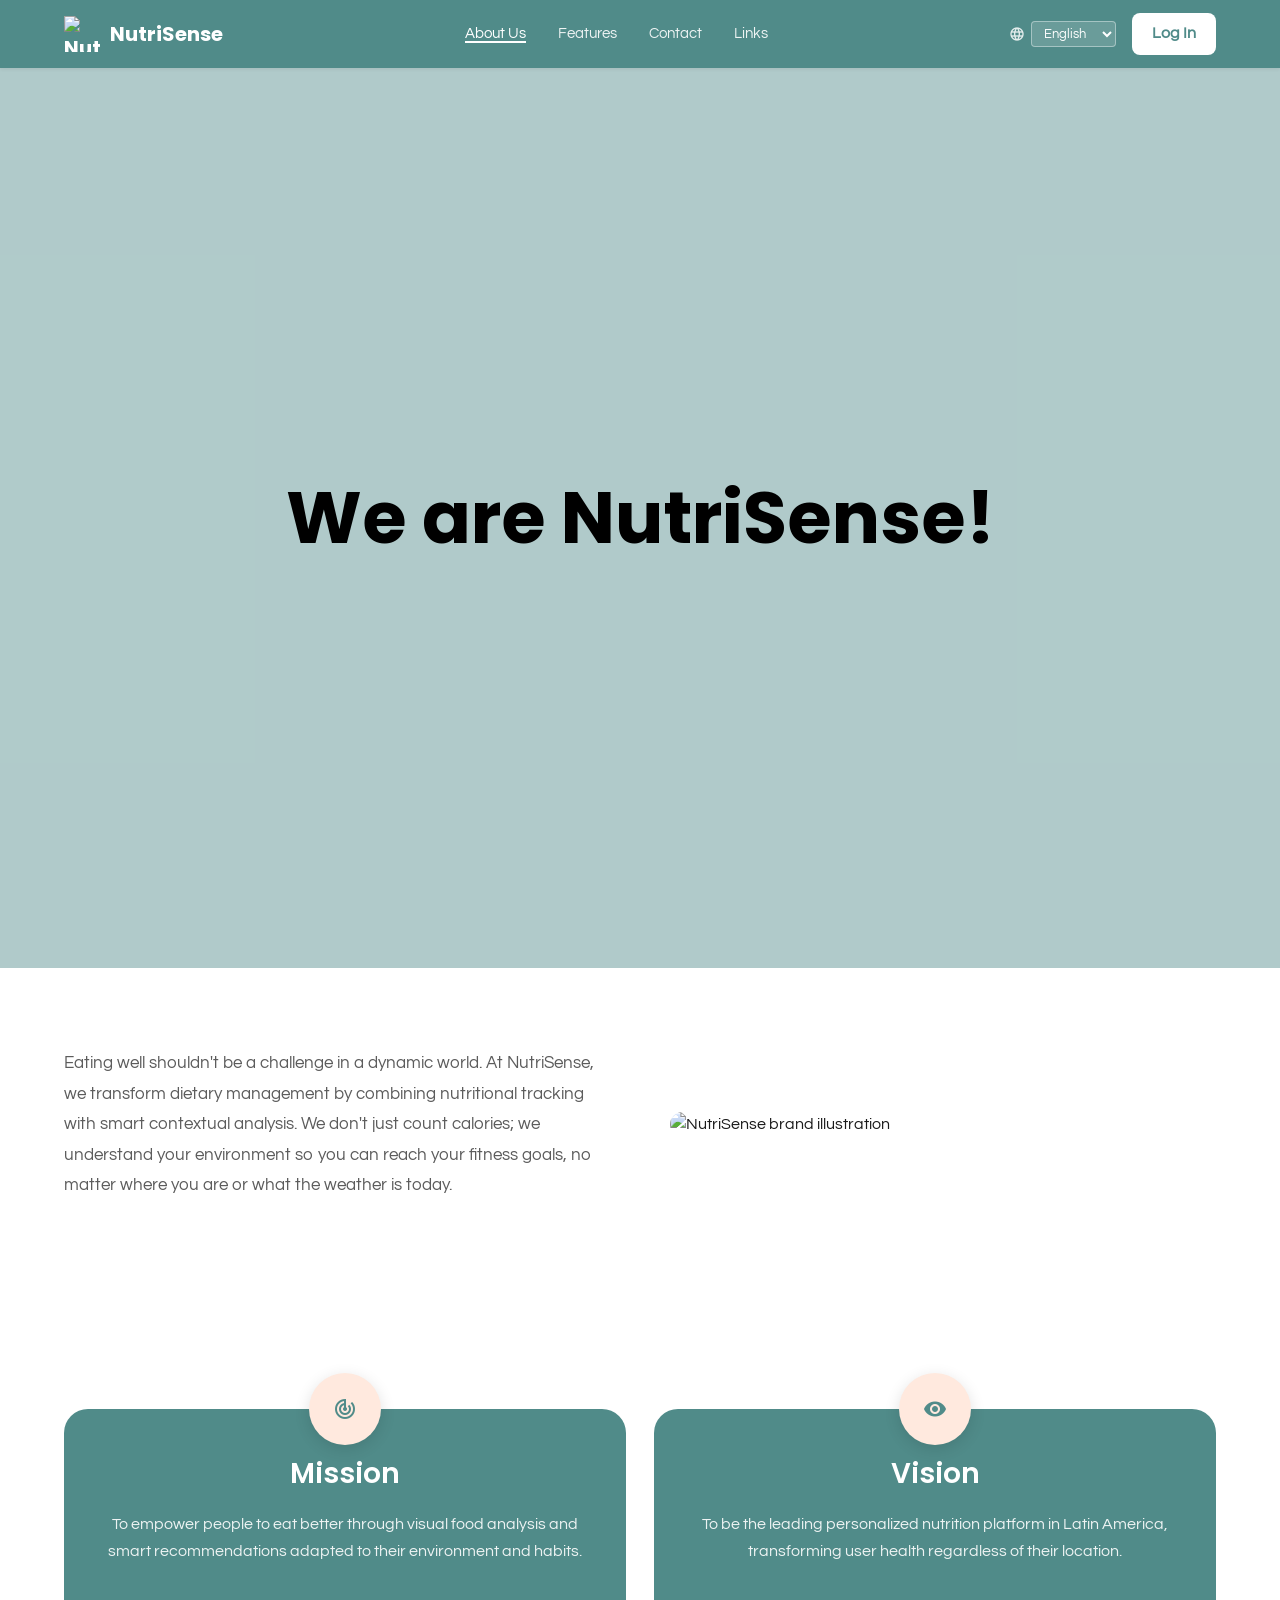
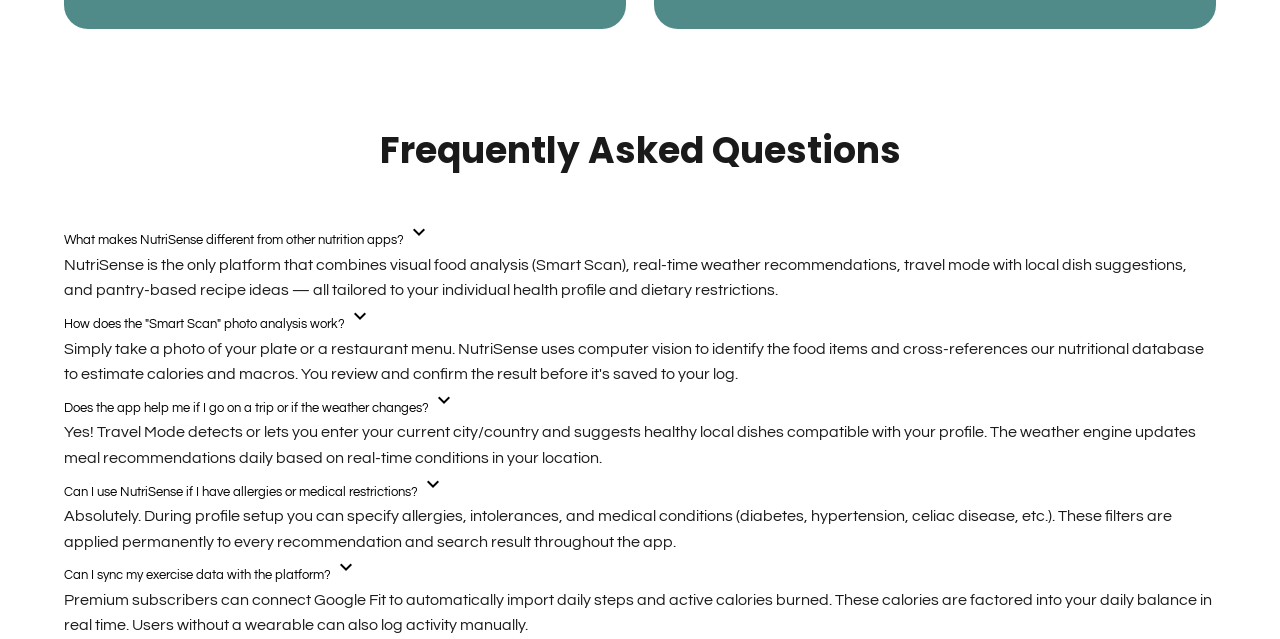
==== commit 07d9ea7d: "feat: add skip-to-content accessibility link to all pages Add <a class="skip-link" href="#main-conte" ====
--- a/about-us.html
+++ b/about-us.html
@@ -15,6 +15,9 @@
   <link rel="stylesheet" href="css/styles.css" />
 </head>
 <body>
+
+  <a class="skip-link" href="#main-content">Skip to main content</a>
+
     <!-- ============================================================
        NAVIGATION
        ============================================================ -->
@@ -190,64 +193,6 @@
     </section>
 
   </main>
-
-  <!-- FOOTER -->
-  <footer class="footer" role="contentinfo">
-    <div class="container">
-      <div class="footer__main">
-        <div class="footer__brand">
-          <a class="footer__logo" href="index.html" aria-label="NutriSense Home">
-            <img src="assets/images/logo.webp" alt="NutriSense logo" width="36" height="36" />
-            <span>NutriSense</span>
-          </a>
-          <p class="footer__tagline" data-i18n="footer_tagline">Smarter nutrition for real life.</p>
-          <div class="footer__lang">
-            <label for="footer-lang-about" data-i18n="footer_lang">Language</label>
-            <select id="footer-lang-about" class="lang-select" aria-label="Select language">
-              <option value="en">English</option>
-              <option value="es">Español</option>
-            </select>
-          </div>
-        </div>
-
-        <nav class="footer__nav" aria-label="Footer navigation">
-          <h4 data-i18n="footer_nav_head">Navigate</h4>
-          <ul role="list">
-            <li><a href="about-us.html" data-i18n="nav_about">About Us</a></li>
-            <li><a href="features.html" data-i18n="nav_features">Features</a></li>
-            <li><a href="contact.html" data-i18n="nav_contact">Contact</a></li>
-          </ul>
-        </nav>
-
-        <div class="footer__nav">
-          <h4 data-i18n="footer_social" id="footer-social">Social Media</h4>
-          <div class="footer__social" role="list" aria-label="Social media links">
-            <a href="https://www.youtube.com/@nutrisense" class="social-link" role="listitem" aria-label="NutriSense on YouTube" target="_blank" rel="noopener noreferrer">
-              <svg viewBox="0 0 24 24" aria-hidden="true" focusable="false"><path d="M23.5 6.2a3 3 0 0 0-2.1-2.1C19.5 3.6 12 3.6 12 3.6s-7.5 0-9.4.5A3 3 0 0 0 .5 6.2C0 8.1 0 12 0 12s0 3.9.5 5.8a3 3 0 0 0 2.1 2.1c1.9.5 9.4.5 9.4.5s7.5 0 9.4-.5a3 3 0 0 0 2.1-2.1c.5-1.9.5-5.8.5-5.8s0-3.9-.5-5.8zm-13.9 9.4V8.4l6.3 3.6-6.3 3.6z"/></svg>
-            </a>
-            <a href="https://www.facebook.com/nutrisense" class="social-link" role="listitem" aria-label="NutriSense on Facebook" target="_blank" rel="noopener noreferrer">
-              <svg viewBox="0 0 24 24" aria-hidden="true" focusable="false"><path d="M24 12.07C24 5.41 18.63 0 12 0S0 5.4 0 12.07C0 18.1 4.39 23.1 10.13 24v-8.44H7.08v-3.49h3.04V9.41c0-3.02 1.8-4.7 4.54-4.7 1.31 0 2.68.24 2.68.24v2.97h-1.5c-1.5 0-1.96.93-1.96 1.89v2.26h3.32l-.53 3.49h-2.8V24C19.62 23.1 24 18.1 24 12.07z"/></svg>
-            </a>
-            <a href="https://www.instagram.com/nutrisense" class="social-link" role="listitem" aria-label="NutriSense on Instagram" target="_blank" rel="noopener noreferrer">
-              <svg viewBox="0 0 24 24" aria-hidden="true" focusable="false"><path d="M12 2.16c3.2 0 3.58.01 4.84.07 3.25.15 4.77 1.69 4.92 4.92.06 1.27.07 1.64.07 4.83s-.01 3.58-.07 4.84c-.15 3.23-1.66 4.78-4.92 4.92-1.26.06-1.63.07-4.84.07-3.2 0-3.58-.01-4.84-.07-3.26-.14-4.78-1.7-4.92-4.92C2.17 15.58 2.16 15.2 2.16 12c0-3.2.01-3.58.07-4.84C2.38 3.86 3.9 2.3 7.16 2.23 8.42 2.17 8.8 2.16 12 2.16zM12 0C8.74 0 8.33.01 7.05.07 2.7.27.27 2.7.07 7.05.01 8.33 0 8.74 0 12c0 3.26.01 3.67.07 4.95.2 4.36 2.62 6.78 6.98 6.98C8.33 23.99 8.74 24 12 24c3.26 0 3.67-.01 4.95-.07 4.35-.2 6.78-2.62 6.98-6.98.06-1.28.07-1.69.07-4.95 0-3.26-.01-3.67-.07-4.95C23.73 2.71 21.31.27 16.95.07 15.67.01 15.26 0 12 0zm0 5.84a6.16 6.16 0 1 0 0 12.32 6.16 6.16 0 0 0 0-12.32zM12 16a4 4 0 1 1 0-8 4 4 0 0 1 0 8zm6.4-11.85a1.44 1.44 0 1 0 0 2.88 1.44 1.44 0 0 0 0-2.88z"/></svg>
-            </a>
-            <a href="https://www.linkedin.com/company/nutrisense" class="social-link" role="listitem" aria-label="NutriSense on LinkedIn" target="_blank" rel="noopener noreferrer">
-              <svg viewBox="0 0 24 24" aria-hidden="true" focusable="false"><path d="M20.45 20.45h-3.56v-5.57c0-1.33-.03-3.04-1.85-3.04-1.85 0-2.13 1.45-2.13 2.94v5.67H9.35V9h3.41v1.56h.05c.48-.9 1.64-1.85 3.37-1.85 3.6 0 4.27 2.37 4.27 5.45v6.29zM5.34 7.43a2.07 2.07 0 1 1 0-4.14 2.07 2.07 0 0 1 0 4.14zm1.78 13.02H3.55V9h3.57v11.45zM22.23 0H1.77C.79 0 0 .77 0 1.72v20.56C0 23.23.8 24 1.77 24h20.46c.98 0 1.77-.77 1.77-1.72V1.72C24 .77 23.2 0 22.23 0z"/></svg>
-            </a>
-          </div>
-        </div>
-      </div>
-
-      <div class="footer__bottom">
-        <p class="footer__copy" data-i18n="footer_copy">© 2026 NutriSense. Designed by the NutriSense Team</p>
-        <div class="footer__terms">
-          <a href="terms.html" data-i18n="footer_terms">Terms and Conditions</a>
-        </div>
-      </div>
-    </div>
-  </footer>
-
-  <script src="js/i18n.js"></script>
   <script src="js/main.js"></script>
 </body>
 </html>
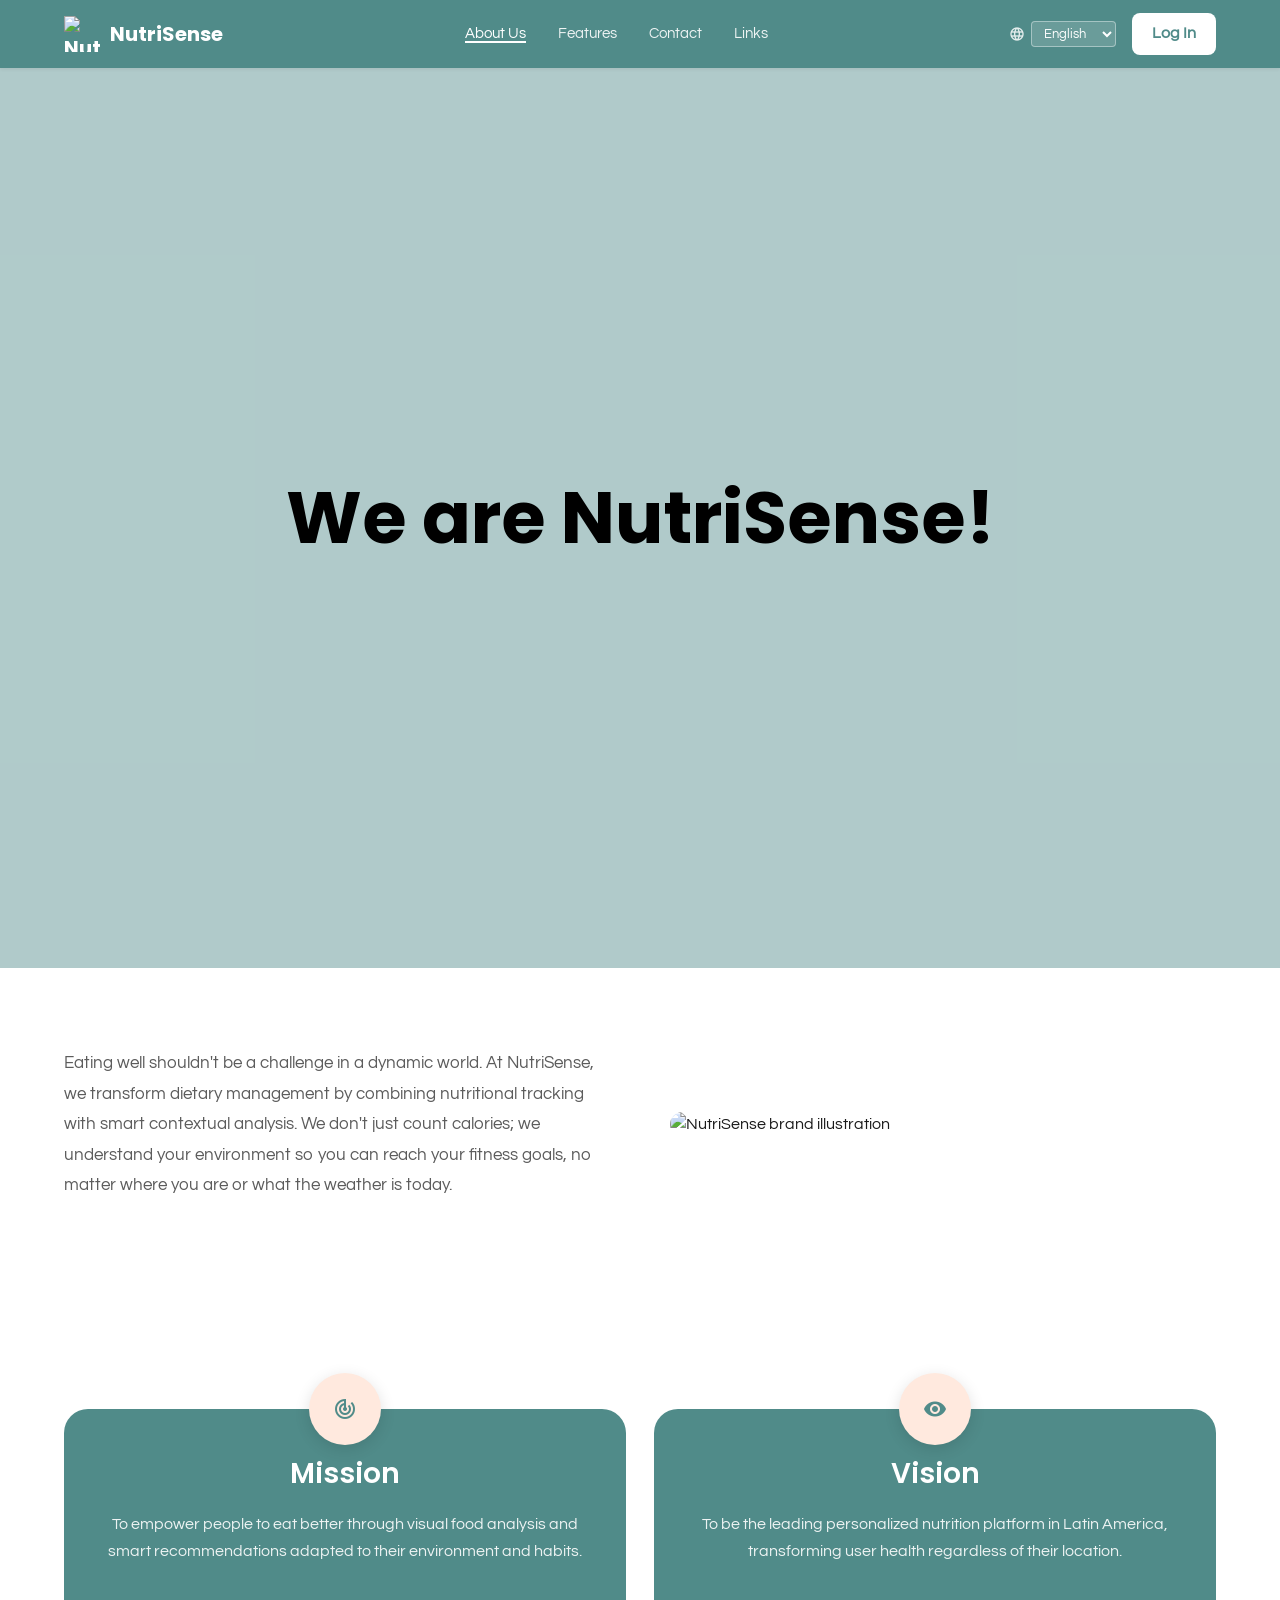
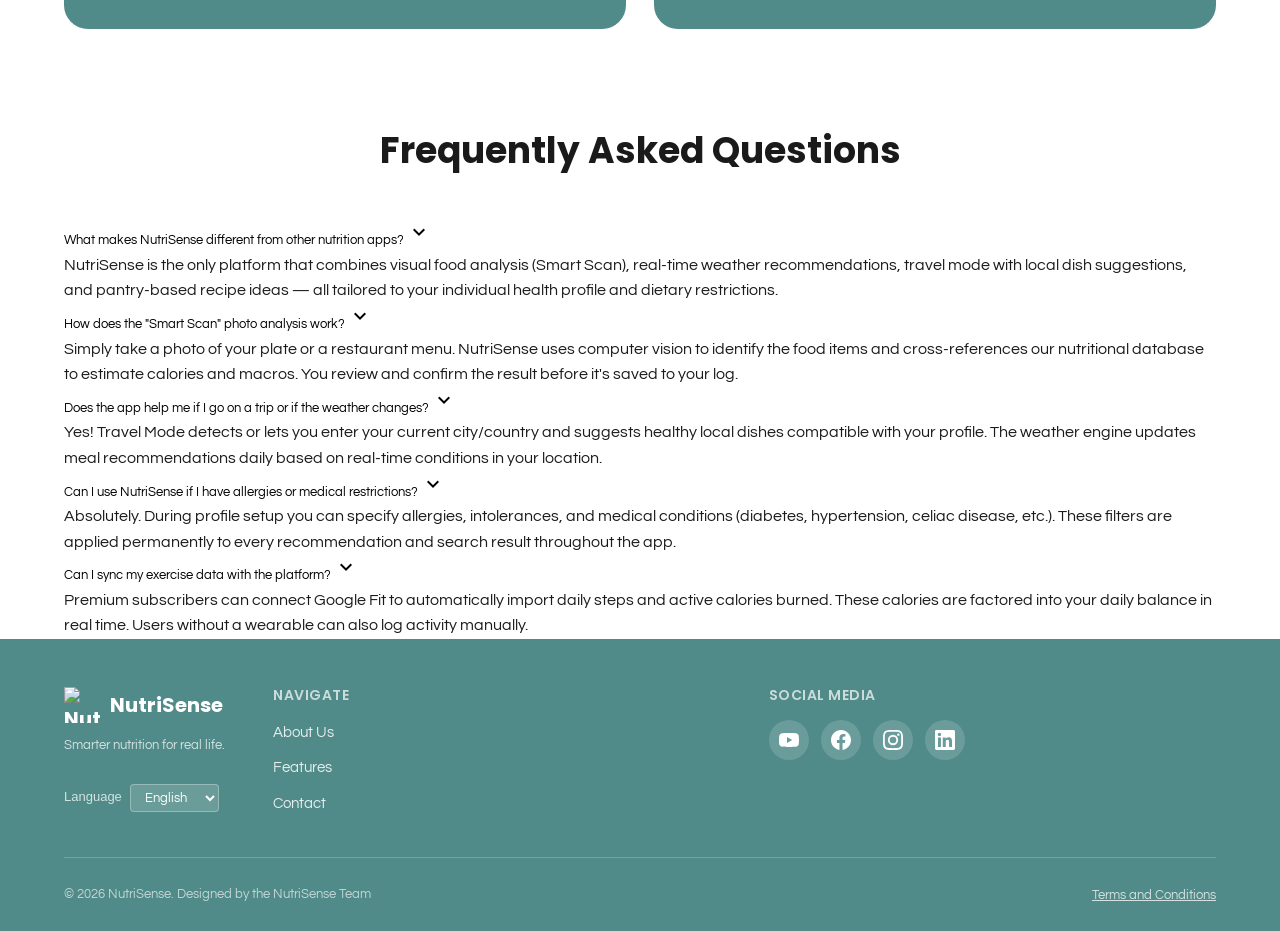
==== commit 8e659810: "Merge pull request #15 from upc-pre-202610-1asi0730-12053-nutrisens/feature/footer-subpages feat: ad" ====
--- a/about-us.html
+++ b/about-us.html
@@ -15,9 +15,6 @@
   <link rel="stylesheet" href="css/styles.css" />
 </head>
 <body>
-
-  <a class="skip-link" href="#main-content">Skip to main content</a>
-
     <!-- ============================================================
        NAVIGATION
        ============================================================ -->
@@ -193,6 +190,64 @@
     </section>
 
   </main>
+
+  <!-- FOOTER -->
+  <footer class="footer" role="contentinfo">
+    <div class="container">
+      <div class="footer__main">
+        <div class="footer__brand">
+          <a class="footer__logo" href="index.html" aria-label="NutriSense Home">
+            <img src="assets/images/logo.webp" alt="NutriSense logo" width="36" height="36" />
+            <span>NutriSense</span>
+          </a>
+          <p class="footer__tagline" data-i18n="footer_tagline">Smarter nutrition for real life.</p>
+          <div class="footer__lang">
+            <label for="footer-lang-about" data-i18n="footer_lang">Language</label>
+            <select id="footer-lang-about" class="lang-select" aria-label="Select language">
+              <option value="en">English</option>
+              <option value="es">Español</option>
+            </select>
+          </div>
+        </div>
+
+        <nav class="footer__nav" aria-label="Footer navigation">
+          <h4 data-i18n="footer_nav_head">Navigate</h4>
+          <ul role="list">
+            <li><a href="about-us.html" data-i18n="nav_about">About Us</a></li>
+            <li><a href="features.html" data-i18n="nav_features">Features</a></li>
+            <li><a href="contact.html" data-i18n="nav_contact">Contact</a></li>
+          </ul>
+        </nav>
+
+        <div class="footer__nav">
+          <h4 data-i18n="footer_social" id="footer-social">Social Media</h4>
+          <div class="footer__social" role="list" aria-label="Social media links">
+            <a href="https://www.youtube.com/@nutrisense" class="social-link" role="listitem" aria-label="NutriSense on YouTube" target="_blank" rel="noopener noreferrer">
+              <svg viewBox="0 0 24 24" aria-hidden="true" focusable="false"><path d="M23.5 6.2a3 3 0 0 0-2.1-2.1C19.5 3.6 12 3.6 12 3.6s-7.5 0-9.4.5A3 3 0 0 0 .5 6.2C0 8.1 0 12 0 12s0 3.9.5 5.8a3 3 0 0 0 2.1 2.1c1.9.5 9.4.5 9.4.5s7.5 0 9.4-.5a3 3 0 0 0 2.1-2.1c.5-1.9.5-5.8.5-5.8s0-3.9-.5-5.8zm-13.9 9.4V8.4l6.3 3.6-6.3 3.6z"/></svg>
+            </a>
+            <a href="https://www.facebook.com/nutrisense" class="social-link" role="listitem" aria-label="NutriSense on Facebook" target="_blank" rel="noopener noreferrer">
+              <svg viewBox="0 0 24 24" aria-hidden="true" focusable="false"><path d="M24 12.07C24 5.41 18.63 0 12 0S0 5.4 0 12.07C0 18.1 4.39 23.1 10.13 24v-8.44H7.08v-3.49h3.04V9.41c0-3.02 1.8-4.7 4.54-4.7 1.31 0 2.68.24 2.68.24v2.97h-1.5c-1.5 0-1.96.93-1.96 1.89v2.26h3.32l-.53 3.49h-2.8V24C19.62 23.1 24 18.1 24 12.07z"/></svg>
+            </a>
+            <a href="https://www.instagram.com/nutrisense" class="social-link" role="listitem" aria-label="NutriSense on Instagram" target="_blank" rel="noopener noreferrer">
+              <svg viewBox="0 0 24 24" aria-hidden="true" focusable="false"><path d="M12 2.16c3.2 0 3.58.01 4.84.07 3.25.15 4.77 1.69 4.92 4.92.06 1.27.07 1.64.07 4.83s-.01 3.58-.07 4.84c-.15 3.23-1.66 4.78-4.92 4.92-1.26.06-1.63.07-4.84.07-3.2 0-3.58-.01-4.84-.07-3.26-.14-4.78-1.7-4.92-4.92C2.17 15.58 2.16 15.2 2.16 12c0-3.2.01-3.58.07-4.84C2.38 3.86 3.9 2.3 7.16 2.23 8.42 2.17 8.8 2.16 12 2.16zM12 0C8.74 0 8.33.01 7.05.07 2.7.27.27 2.7.07 7.05.01 8.33 0 8.74 0 12c0 3.26.01 3.67.07 4.95.2 4.36 2.62 6.78 6.98 6.98C8.33 23.99 8.74 24 12 24c3.26 0 3.67-.01 4.95-.07 4.35-.2 6.78-2.62 6.98-6.98.06-1.28.07-1.69.07-4.95 0-3.26-.01-3.67-.07-4.95C23.73 2.71 21.31.27 16.95.07 15.67.01 15.26 0 12 0zm0 5.84a6.16 6.16 0 1 0 0 12.32 6.16 6.16 0 0 0 0-12.32zM12 16a4 4 0 1 1 0-8 4 4 0 0 1 0 8zm6.4-11.85a1.44 1.44 0 1 0 0 2.88 1.44 1.44 0 0 0 0-2.88z"/></svg>
+            </a>
+            <a href="https://www.linkedin.com/company/nutrisense" class="social-link" role="listitem" aria-label="NutriSense on LinkedIn" target="_blank" rel="noopener noreferrer">
+              <svg viewBox="0 0 24 24" aria-hidden="true" focusable="false"><path d="M20.45 20.45h-3.56v-5.57c0-1.33-.03-3.04-1.85-3.04-1.85 0-2.13 1.45-2.13 2.94v5.67H9.35V9h3.41v1.56h.05c.48-.9 1.64-1.85 3.37-1.85 3.6 0 4.27 2.37 4.27 5.45v6.29zM5.34 7.43a2.07 2.07 0 1 1 0-4.14 2.07 2.07 0 0 1 0 4.14zm1.78 13.02H3.55V9h3.57v11.45zM22.23 0H1.77C.79 0 0 .77 0 1.72v20.56C0 23.23.8 24 1.77 24h20.46c.98 0 1.77-.77 1.77-1.72V1.72C24 .77 23.2 0 22.23 0z"/></svg>
+            </a>
+          </div>
+        </div>
+      </div>
+
+      <div class="footer__bottom">
+        <p class="footer__copy" data-i18n="footer_copy">© 2026 NutriSense. Designed by the NutriSense Team</p>
+        <div class="footer__terms">
+          <a href="terms.html" data-i18n="footer_terms">Terms and Conditions</a>
+        </div>
+      </div>
+    </div>
+  </footer>
+
+  <script src="js/i18n.js"></script>
   <script src="js/main.js"></script>
 </body>
 </html>
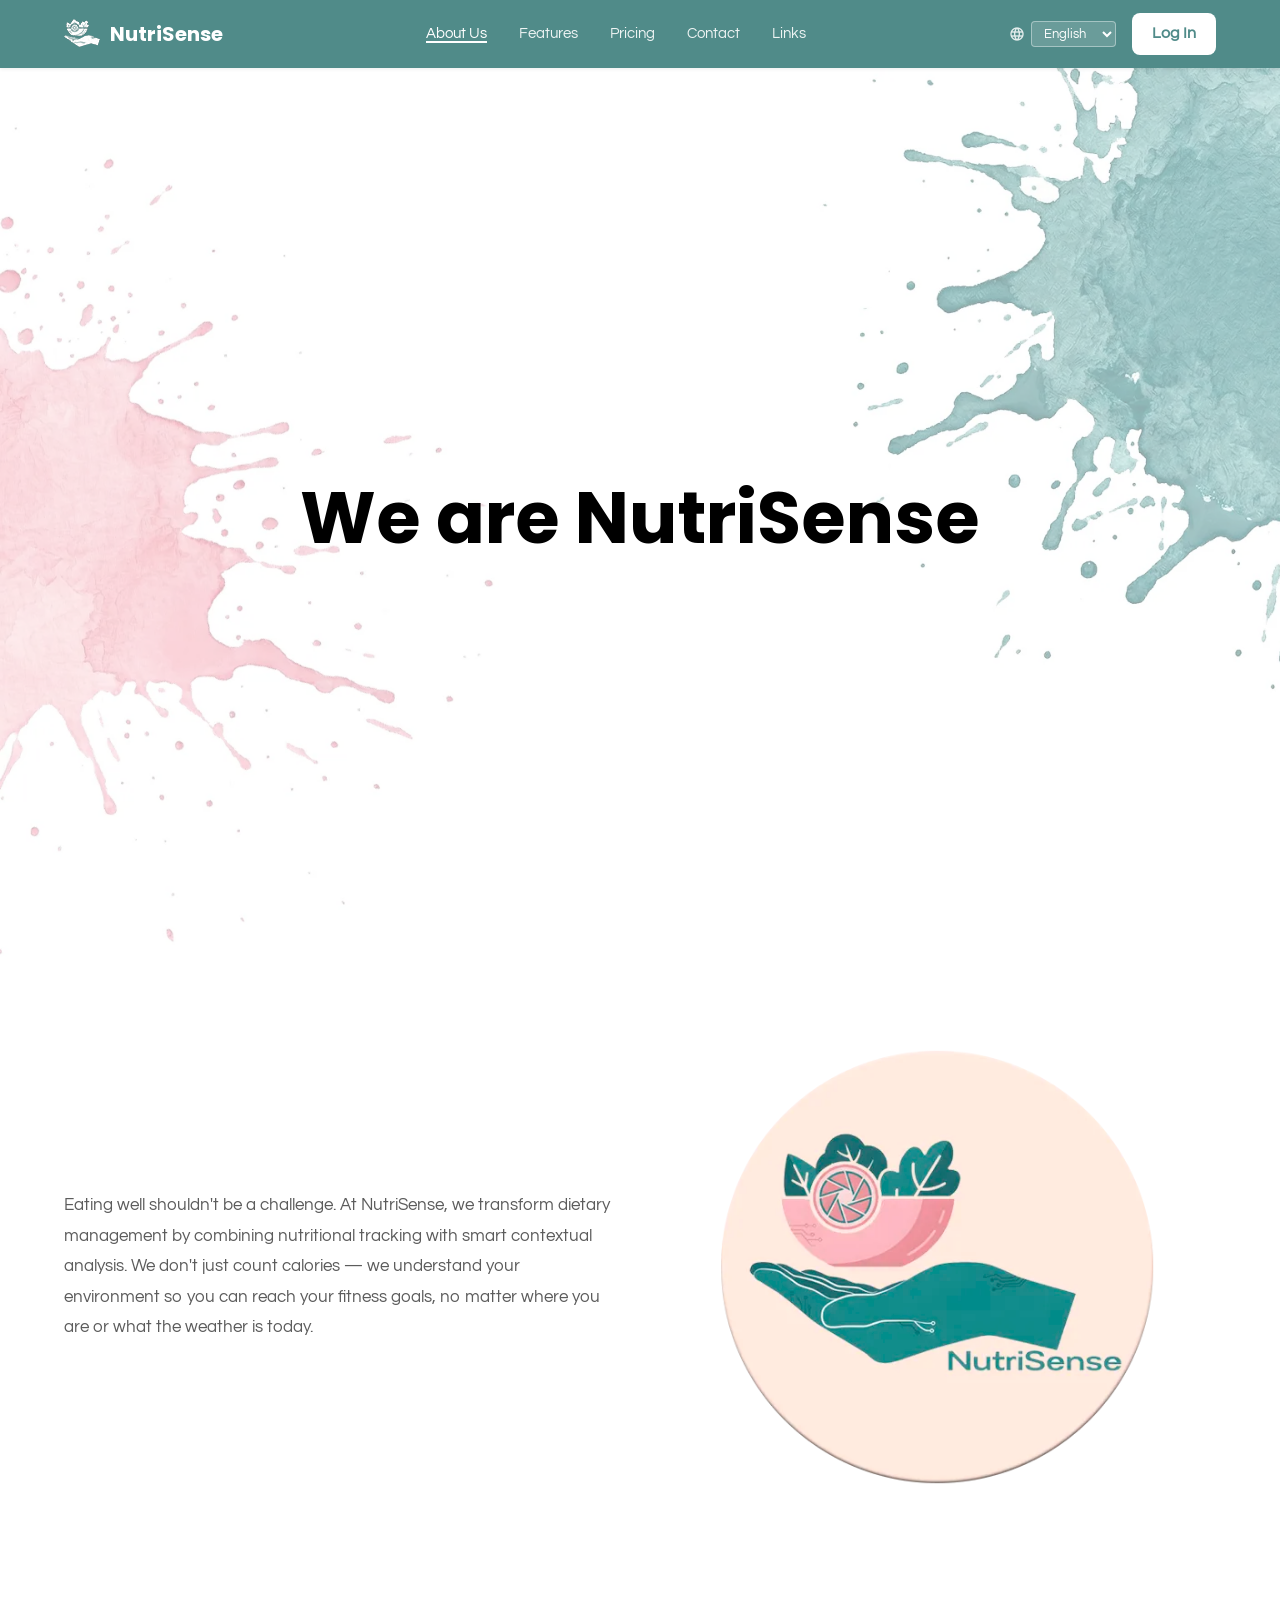
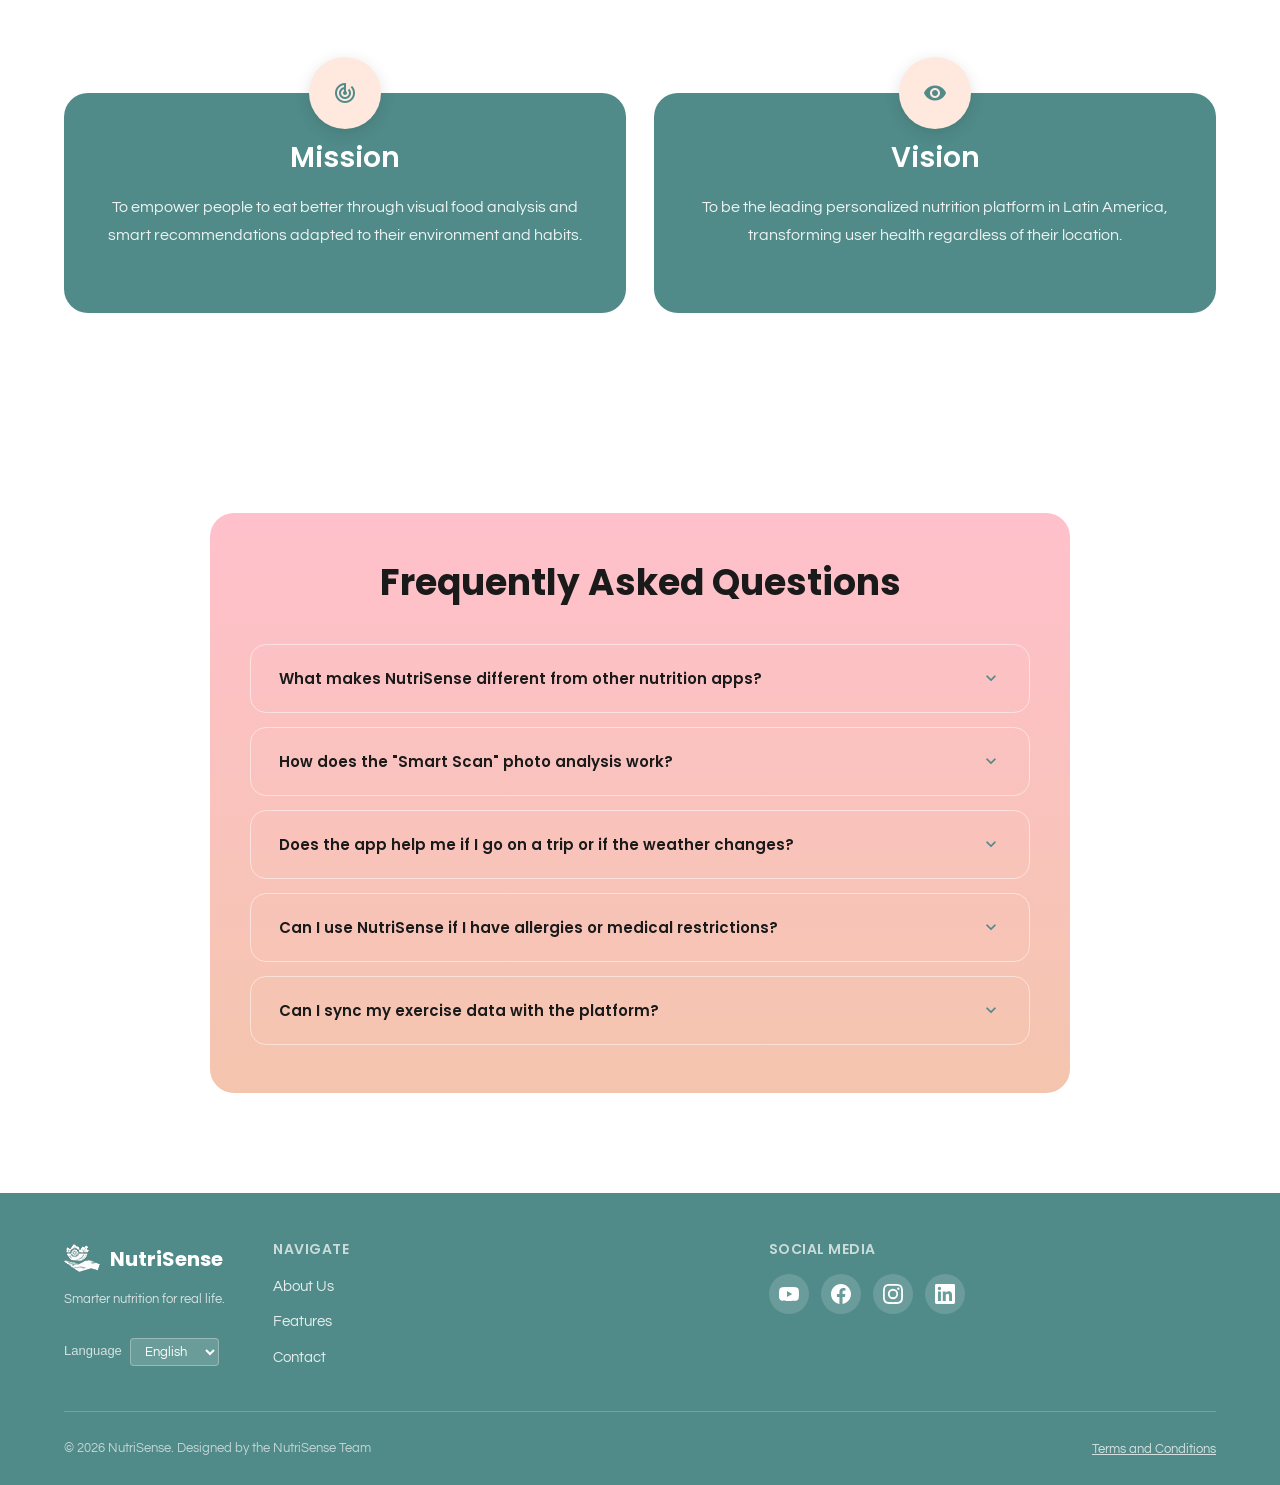
==== commit 32adc86d: "feat: add Pricing link to all page headers" ====
--- a/about-us.html
+++ b/about-us.html
@@ -15,6 +15,9 @@
   <link rel="stylesheet" href="css/styles.css" />
 </head>
 <body>
+
+  <a class="skip-link" href="#main-content">Skip to main content</a>
+
     <!-- ============================================================
        NAVIGATION
        ============================================================ -->
@@ -29,6 +32,7 @@
         <ul class="navbar__links" role="list">
           <li><a href="about-us.html" class="active" data-i18n="nav_about">About Us</a></li>
           <li><a href="features.html" data-i18n="nav_features">Features</a></li>
+          <li><a href="index.html#plans" data-i18n="nav_pricing">Pricing</a></li>
           <li><a href="contact.html" data-i18n="nav_contact">Contact</a></li>
           <li><a href="index.html#footer-social" data-i18n="nav_links">Links</a></li>
         </ul>
@@ -64,6 +68,7 @@
       </div>
       <a href="about-us.html" data-i18n="nav_about">About Us</a>
       <a href="features.html" data-i18n="nav_features">Features</a>
+      <a href="index.html#plans" data-i18n="nav_pricing">Pricing</a>
       <a href="contact.html" data-i18n="nav_contact">Contact</a>
       <a href="index.html#footer-social" data-i18n="nav_links">Links</a>
       <a href="#" class="navbar__login" data-i18n="nav_login">Log In</a>
--- a/css/styles.css
+++ b/css/styles.css
@@ -132,7 +132,6 @@
 }
 .btn-white:hover { box-shadow: var(--shadow-md); }
 
-
 /* ============================================================
    NAVIGATION
    ============================================================ */
@@ -350,52 +349,6 @@
    ============================================================ */
 .page-content { padding-top: var(--nav-height); }
 
-/* Mobile — < 768px */
-@media (max-width: 768px) {
-  :root { --nav-height: 60px; }
-
-  .about-hero { background-image: url('../assets/images/about-us-mobile.webp'); }
-
-  .navbar__links,
-  .navbar__controls > .navbar__lang,
-  .navbar__controls > .navbar__login { display: none; }
-
-  .navbar__hamburger { display: flex; }
-
-  .hero__btn { width: 36px; height: 36px; font-size: 18px; }
-  .hero__btn--prev { left: 10px; }
-  .hero__btn--next { right: 10px; }
-
-  .segments__cards { flex-direction: column; align-items: center; }
-
-  .feat-section__content { grid-template-columns: 1fr; }
-  .feat-section__img-wrap img { width: 400px; height: 400px; }
-
-  .mission-grid { grid-template-columns: 1fr; }
-  .mission-card h3 { margin-top: 0; }
-
-  .contact-form-section .container { grid-template-columns: 1fr; }
-  .contact-form-img { display: none; }
-
-  .contact-hero__title-box { font-size: 18px; padding: 14px 20px; }
-  .contact-hero__phone { font-size: 15px; }
-  .contact-hero__phone .material-icons { font-size: 20px; }
-
-  .footer__main { grid-template-columns: 1fr; gap: 32px; }
-  .footer__bottom { flex-direction: column; text-align: center; }
-
-  .terms-white-box { padding: 28px 20px; }
-
-  .features-teal-grid { grid-template-columns: repeat(2, 1fr); }
-  .features-grid__items { grid-template-columns: repeat(2, 1fr); }
-  .page-features .features-grid__items { grid-template-columns: 1fr; }
-
-  .features-teal-grid { grid-template-columns: repeat(2, 1fr); }
-  .features-grid__items { grid-template-columns: repeat(2, 1fr); }
-  .page-features .features-grid__items { grid-template-columns: 1fr; }
-}
-
-
 /* ============================================================
    HERO CAROUSEL
    ============================================================ */
@@ -474,6 +427,42 @@
   line-height: 1.7;
 }
 
+/* Video slides */
+.hero__slide--video {
+  min-height: calc(100vh - var(--nav-height));
+  background: var(--color-white);
+  flex-direction: column;
+  gap: 24px;
+  padding: 48px 24px;
+}
+
+.hero__slide--video h2 {
+  color: var(--color-text);
+  text-align: center;
+}
+
+.hero__slide--video p {
+  color: var(--color-text-muted);
+  text-align: center;
+  margin-top: -16px;
+  margin-bottom: 8px;
+  font-size: var(--body);
+}
+
+.hero__video-wrapper {
+  width: 100%;
+  max-width: 860px;
+  aspect-ratio: 16/9;
+  border-radius: var(--radius-lg);
+  overflow: hidden;
+  box-shadow: var(--shadow-lg);
+}
+
+.hero__video-wrapper iframe {
+  width: 100%;
+  height: 100%;
+  border: none;
+}
 
 /* Carousel Controls */
 .hero__btn {
@@ -521,82 +510,6 @@
   transform: scale(1.3);
 }
 
-/* Video slides */
-.hero__slide--video {
-  min-height: calc(100vh - var(--nav-height));
-  background: var(--color-white);
-  flex-direction: column;
-  gap: 24px;
-  padding: 48px 24px;
-}
-
-.hero__slide--video h2 {
-  color: var(--color-text);
-  text-align: center;
-}
-
-.hero__slide--video p {
-  color: var(--color-text-muted);
-  text-align: center;
-  margin-top: -16px;
-  margin-bottom: 8px;
-  font-size: var(--body);
-}
-
-.hero__video-wrapper {
-  width: 100%;
-  max-width: 860px;
-  aspect-ratio: 16/9;
-  border-radius: var(--radius-lg);
-  overflow: hidden;
-  box-shadow: var(--shadow-lg);
-}
-
-.hero__video-wrapper iframe {
-  width: 100%;
-  height: 100%;
-  border: none;
-}
-
-
-/* Video slides */
-.hero__slide--video {
-  min-height: calc(100vh - var(--nav-height));
-  background: var(--color-white);
-  flex-direction: column;
-  gap: 24px;
-  padding: 48px 24px;
-}
-
-.hero__slide--video h2 {
-  color: var(--color-text);
-  text-align: center;
-}
-
-.hero__slide--video p {
-  color: var(--color-text-muted);
-  text-align: center;
-  margin-top: -16px;
-  margin-bottom: 8px;
-  font-size: var(--body);
-}
-
-.hero__video-wrapper {
-  width: 100%;
-  max-width: 860px;
-  aspect-ratio: 16/9;
-  border-radius: var(--radius-lg);
-  overflow: hidden;
-  box-shadow: var(--shadow-lg);
-}
-
-.hero__video-wrapper iframe {
-  width: 100%;
-  height: 100%;
-  border: none;
-}
-
-
 /* ============================================================
    FULL-SCREEN FEATURE SECTIONS (index.html — Smart Scan, Global Nutrition, Weather)
    ============================================================ */
@@ -645,7 +558,6 @@
   border: none;
   border-radius: 0;
 }
-
 
 /* ============================================================
    SEGMENTS SECTION
@@ -725,56 +637,6 @@
 }
 .segment-card .btn:hover { background: #f0c8b5; box-shadow: var(--shadow-md); }
 
-
-/* ============================================================
-   FEATURES GRID (index.html — 3x3 teal container)
-   ============================================================ */
-.features-grid {
-  padding: 100px 0;
-  background: var(--color-white);
-}
-
-.features-grid h2 { margin-bottom: 40px; }
-
-.features-teal-wrap {
-  background: var(--color-primary);
-  border-radius: var(--radius-xl);
-  padding: 36px;
-}
-
-.features-teal-grid {
-  display: grid;
-  grid-template-columns: repeat(3, 1fr);
-  gap: 20px;
-}
-
-.feat-card {
-  background: var(--color-white);
-  border-radius: var(--radius-lg);
-  padding: 32px 16px;
-  text-align: center;
-  display: flex;
-  flex-direction: column;
-  align-items: center;
-  gap: 14px;
-  transition: transform var(--transition), box-shadow var(--transition);
-}
-.feat-card:hover { transform: translateY(-3px); box-shadow: var(--shadow-md); }
-
-.feat-card .material-icons {
-  font-size: 52px;
-  color: var(--color-black);
-}
-
-.feat-card h3 {
-  font-size: 15px;
-  font-weight: 600;
-  color: var(--color-black);
-  font-family: var(--font-heading);
-  line-height: 1.3;
-}
-
-
 /* ============================================================
    PLANS / PRICING
    ============================================================ */
@@ -922,6 +784,54 @@
   color: var(--color-white);
 }
 
+/* ============================================================
+   FEATURES GRID (index.html — 3x3 teal container)
+   ============================================================ */
+.features-grid {
+  padding: 100px 0;
+  background: var(--color-white);
+}
+
+.features-grid h2 { margin-bottom: 40px; }
+
+.features-teal-wrap {
+  background: var(--color-primary);
+  border-radius: var(--radius-xl);
+  padding: 36px;
+}
+
+.features-teal-grid {
+  display: grid;
+  grid-template-columns: repeat(3, 1fr);
+  gap: 20px;
+}
+
+.feat-card {
+  background: var(--color-white);
+  border-radius: var(--radius-lg);
+  padding: 32px 16px;
+  text-align: center;
+  display: flex;
+  flex-direction: column;
+  align-items: center;
+  gap: 14px;
+  transition: transform var(--transition), box-shadow var(--transition);
+}
+.feat-card:hover { transform: translateY(-3px); box-shadow: var(--shadow-md); }
+
+.feat-card .material-icons {
+  font-size: 52px;
+  color: var(--color-black);
+}
+
+.feat-card h3 {
+  font-size: 15px;
+  font-weight: 600;
+  color: var(--color-black);
+  font-family: var(--font-heading);
+  line-height: 1.3;
+}
+
 /* Features page — full grid (features.html) */
 .features-grid__items {
   display: grid;
@@ -970,43 +880,90 @@
   margin-top: 48px;
 }
 
-
 /* ============================================================
-   PAGE HERO (shared for inner pages)
+   FAQ ACCORDION
    ============================================================ */
-.page-hero {
-  background: var(--color-primary);
-  padding: 60px 0;
+.faq {
+  padding: 100px 0;
+  background: var(--color-white);
+}
+
+.faq__gradient-wrap {
+  background: linear-gradient(to bottom, #FFC0CB, #F4C5AE);
+  border-radius: var(--radius-xl);
+  padding: 48px 40px;
+  max-width: 860px;
+  margin: 0 auto;
+}
+
+.faq__gradient-title {
   text-align: center;
-  color: var(--color-white);
-}
-.page-hero h1 { color: var(--color-white); margin-bottom: 12px; }
-.page-hero p { opacity: .85; font-size: 18px; max-width: 560px; margin: 0 auto; }
-
-
-/* ============================================================
-   FEATURES PAGE (features.html) overrides
-   ============================================================ */
-.page-features {
-  background: var(--color-bg-light);
-}
-.page-features .page-hero {
-  background: var(--color-bg-light);
-  color: var(--color-text);
-  padding: 32px 0 24px;
-}
-.page-features .page-hero h1,
-.page-features .page-hero p { color: var(--color-text); }
-.page-features .features-grid {
-  background: var(--color-bg-light);
-  padding-top: 40px;
-}
-.page-features .features-grid__items {
-  grid-template-columns: repeat(3, 1fr);
-}
-.page-features .faq {
-  background: #FFE9DE;
-}
+  margin-bottom: 40px;
+  color: var(--color-text);
+}
+
+.faq__list {
+  max-width: 780px;
+  margin: 0 auto;
+  display: flex;
+  flex-direction: column;
+  gap: 14px;
+}
+
+.faq-item {
+  background: transparent;
+  border-radius: var(--radius-lg);
+  overflow: hidden;
+  border: 1px solid rgba(255,255,255,.5);
+  transition: border-color var(--transition);
+}
+.faq-item.is-open { border-color: rgba(255,255,255,.9); }
+
+.faq-item__question {
+  width: 100%;
+  display: flex;
+  align-items: center;
+  justify-content: space-between;
+  gap: 16px;
+  padding: 22px 28px;
+  text-align: left;
+  font-family: var(--font-heading);
+  font-size: 15px;
+  font-weight: 600;
+  color: var(--color-text);
+  background: transparent;
+  border: none;
+  cursor: pointer;
+  transition: color var(--transition);
+}
+.faq-item__question:hover { color: var(--color-primary); }
+.faq-item.is-open .faq-item__question { color: var(--color-primary); }
+
+.faq-item__chevron {
+  flex-shrink: 0;
+  color: var(--color-primary);
+  font-size: 20px;
+  transition: transform var(--transition);
+}
+.faq-item.is-open .faq-item__chevron { transform: rotate(180deg); }
+
+.faq-item__answer {
+  max-height: 0;
+  overflow: hidden;
+  transition: max-height .35s ease, padding var(--transition);
+  padding: 0 28px;
+}
+.faq-item.is-open .faq-item__answer {
+  max-height: 400px;
+  padding-bottom: 22px;
+}
+
+.faq-item__answer p {
+  font-size: 15px;
+  color: var(--color-text-muted);
+  line-height: 1.7;
+}
+
 /* ============================================================
    ABOUT US PAGE
    ============================================================ */
@@ -1129,6 +1086,7 @@
   line-height: 1.7;
   margin-top: 0;
 }
+
 /* ============================================================
    CONTACT PAGE
    ============================================================ */
@@ -1150,112 +1108,6 @@
   opacity: .55;
 }
 
-/* ============================================================
-   TERMS PAGE
-   ============================================================ */
-.terms-page-outer {
-  background: var(--color-bg-light);
-  padding: 60px 0 80px;
-  min-height: calc(100vh - var(--nav-height));
-}
-
-.terms-page-title {
-  text-align: center;
-  color: var(--color-text);
-  margin-bottom: 12px;
-  font-family: var(--font-heading);
-  font-weight: 700;
-}
-
-.terms-page-date {
-  text-align: center;
-  color: var(--color-text-muted);
-  font-size: 14px;
-  margin-bottom: 40px;
-}
-
-.terms-white-box {
-  background: var(--color-white);
-  border-radius: var(--radius-xl);
-  padding: 48px;
-  max-width: 860px;
-  margin: 0 auto;
-  box-shadow: var(--shadow-md);
-}
-
-.terms-section {
-  padding: 24px 0;
-  margin-bottom: 0;
-  border-bottom: 1px solid var(--color-border);
-}
-
-.terms-section:last-child {
-  border-bottom: none;
-  padding-bottom: 0;
-}
-
-.terms-section h2 {
-  font-size: var(--h4);
-  color: var(--color-primary);
-  margin-bottom: 16px;
-}
-
-.terms-section p { margin-bottom: 14px; font-size: 15px; line-height: 1.8; color: var(--color-text-muted); }
-.terms-section p:last-child { margin-bottom: 0; }
-
-.terms-section ul {
-  list-style: disc;
-  padding-left: 24px;
-  margin: 12px 0;
-  display: flex;
-  flex-direction: column;
-  gap: 8px;
-}
-
-.terms-section ul li {
-  font-size: 15px;
-  color: var(--color-text-muted);
-  line-height: 1.6;
-}
-
-.terms-section strong { color: var(--color-text); font-weight: 600; }
-
-/* Terms language switcher */
-.terms-lang-bar {
-  background: var(--color-white);
-  border-bottom: 1px solid var(--color-border);
-  padding: 10px 0;
-}
-.terms-lang-bar .container {
-  display: flex;
-  align-items: center;
-  justify-content: flex-end;
-  gap: 10px;
-}
-.terms-lang-bar label {
-  font-size: var(--caption);
-  color: var(--color-text-muted);
-  font-family: var(--font-heading);
-  font-weight: 500;
-}
-.terms-lang-bar select {
-  border: 1px solid var(--color-border);
-  border-radius: 4px;
-  padding: 4px 10px;
-  font-family: var(--font-body);
-  font-size: var(--caption);
-  background: var(--color-white);
-  color: var(--color-text);
-  cursor: pointer;
-}
-
-.terms-en,
-.terms-es { display: none; }
-.lang-en .terms-en { display: block; }
-.lang-es .terms-es  { display: block; }
-
-.terms-section a { color: var(--color-primary); text-decoration: underline; }
-
 .contact-hero .container {
   position: relative;
   z-index: 1;
@@ -1374,6 +1226,112 @@
   margin-top: 20px;
 }
 .form-success.is-visible { display: block; }
+
+/* ============================================================
+   TERMS PAGE
+   ============================================================ */
+.terms-page-outer {
+  background: var(--color-bg-light);
+  padding: 60px 0 80px;
+  min-height: calc(100vh - var(--nav-height));
+}
+
+.terms-page-title {
+  text-align: center;
+  color: var(--color-text);
+  margin-bottom: 12px;
+  font-family: var(--font-heading);
+  font-weight: 700;
+}
+
+.terms-page-date {
+  text-align: center;
+  color: var(--color-text-muted);
+  font-size: 14px;
+  margin-bottom: 40px;
+}
+
+.terms-white-box {
+  background: var(--color-white);
+  border-radius: var(--radius-xl);
+  padding: 48px;
+  max-width: 860px;
+  margin: 0 auto;
+  box-shadow: var(--shadow-md);
+}
+
+.terms-section {
+  padding: 24px 0;
+  margin-bottom: 0;
+  border-bottom: 1px solid var(--color-border);
+}
+
+.terms-section:last-child {
+  border-bottom: none;
+  padding-bottom: 0;
+}
+
+.terms-section h2 {
+  font-size: var(--h4);
+  color: var(--color-primary);
+  margin-bottom: 16px;
+}
+
+.terms-section p { margin-bottom: 14px; font-size: 15px; line-height: 1.8; color: var(--color-text-muted); }
+.terms-section p:last-child { margin-bottom: 0; }
+
+.terms-section ul {
+  list-style: disc;
+  padding-left: 24px;
+  margin: 12px 0;
+  display: flex;
+  flex-direction: column;
+  gap: 8px;
+}
+
+.terms-section ul li {
+  font-size: 15px;
+  color: var(--color-text-muted);
+  line-height: 1.6;
+}
+
+.terms-section strong { color: var(--color-text); font-weight: 600; }
+
+/* Terms language switcher */
+.terms-lang-bar {
+  background: var(--color-white);
+  border-bottom: 1px solid var(--color-border);
+  padding: 10px 0;
+}
+.terms-lang-bar .container {
+  display: flex;
+  align-items: center;
+  justify-content: flex-end;
+  gap: 10px;
+}
+.terms-lang-bar label {
+  font-size: var(--caption);
+  color: var(--color-text-muted);
+  font-family: var(--font-heading);
+  font-weight: 500;
+}
+.terms-lang-bar select {
+  border: 1px solid var(--color-border);
+  border-radius: 4px;
+  padding: 4px 10px;
+  font-family: var(--font-body);
+  font-size: var(--caption);
+  background: var(--color-white);
+  color: var(--color-text);
+  cursor: pointer;
+}
+
+.terms-en,
+.terms-es { display: none; }
+.lang-en .terms-en { display: block; }
+.lang-es .terms-es  { display: block; }
+
+.terms-section a { color: var(--color-primary); text-decoration: underline; }
 
 /* ============================================================
    FOOTER
@@ -1663,4 +1621,3 @@
   font-weight: 600;
 }
 .skip-link:focus { top: 0; }
-
